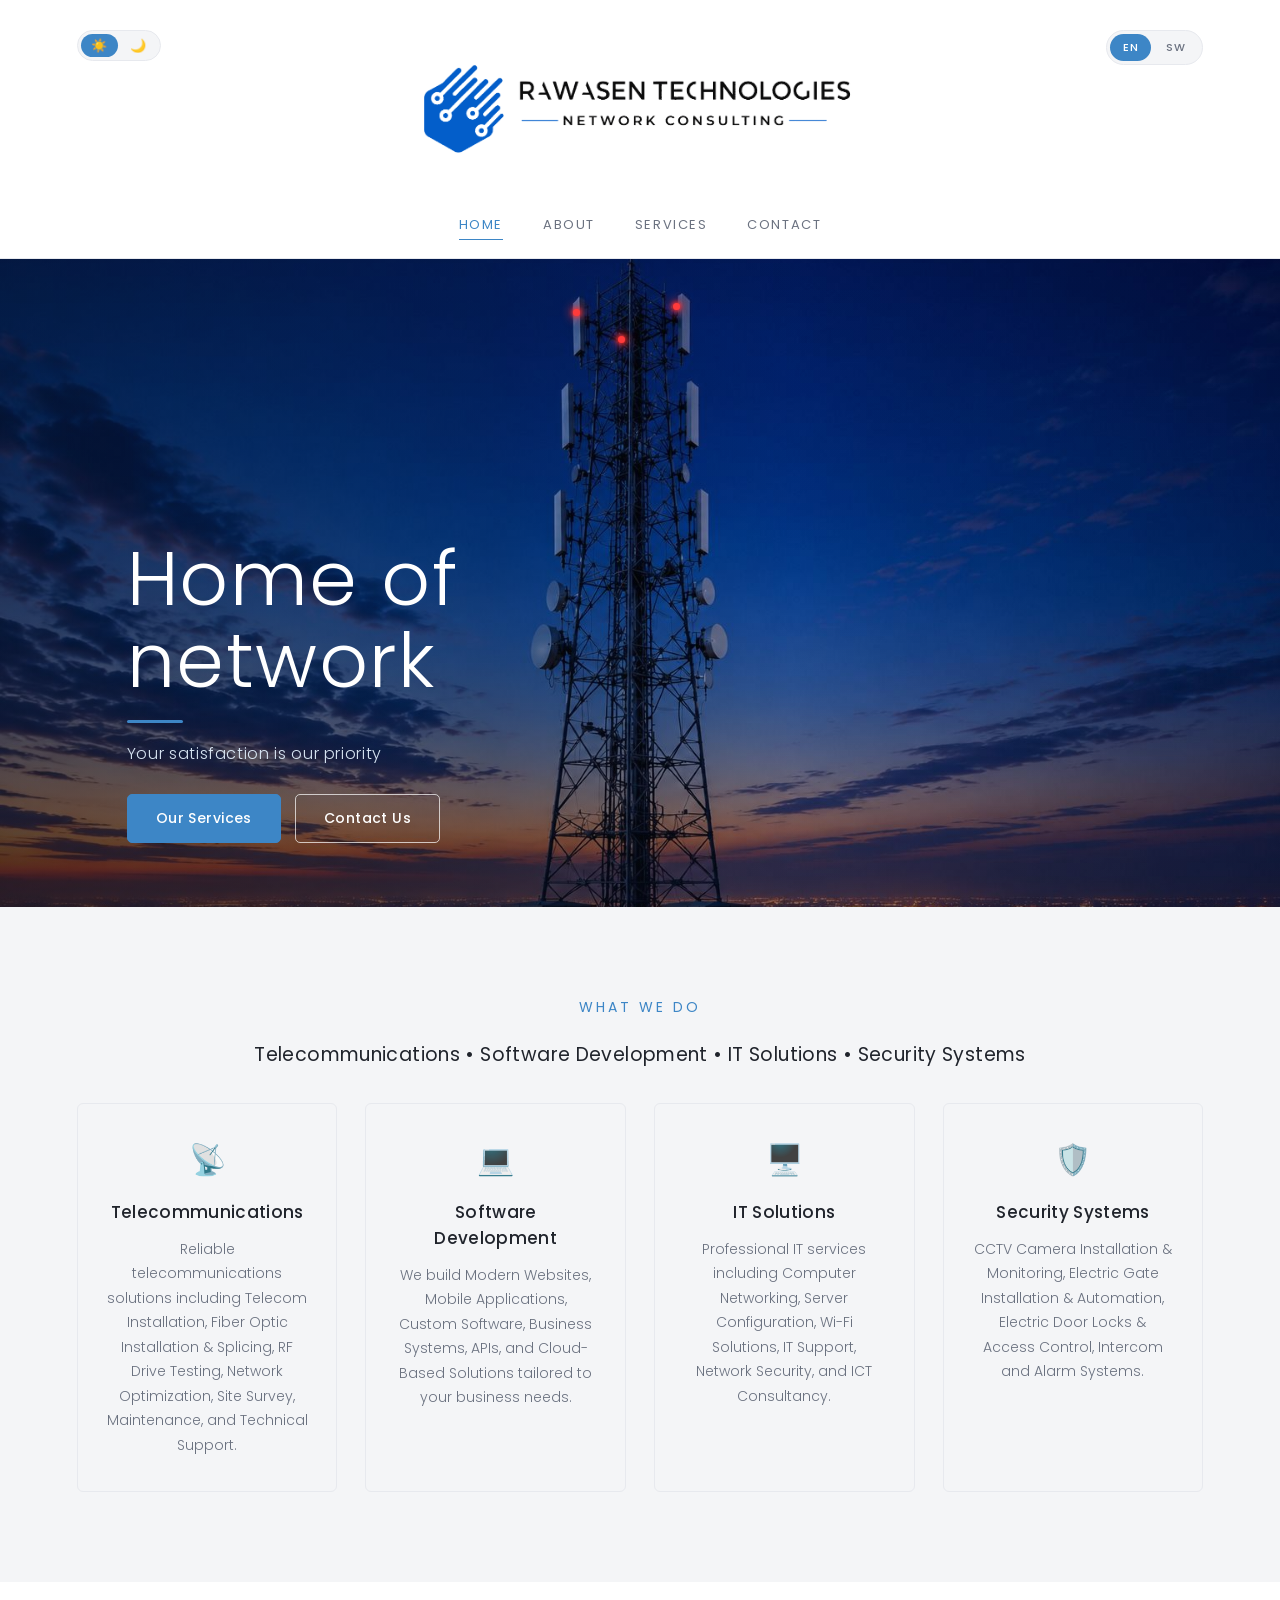
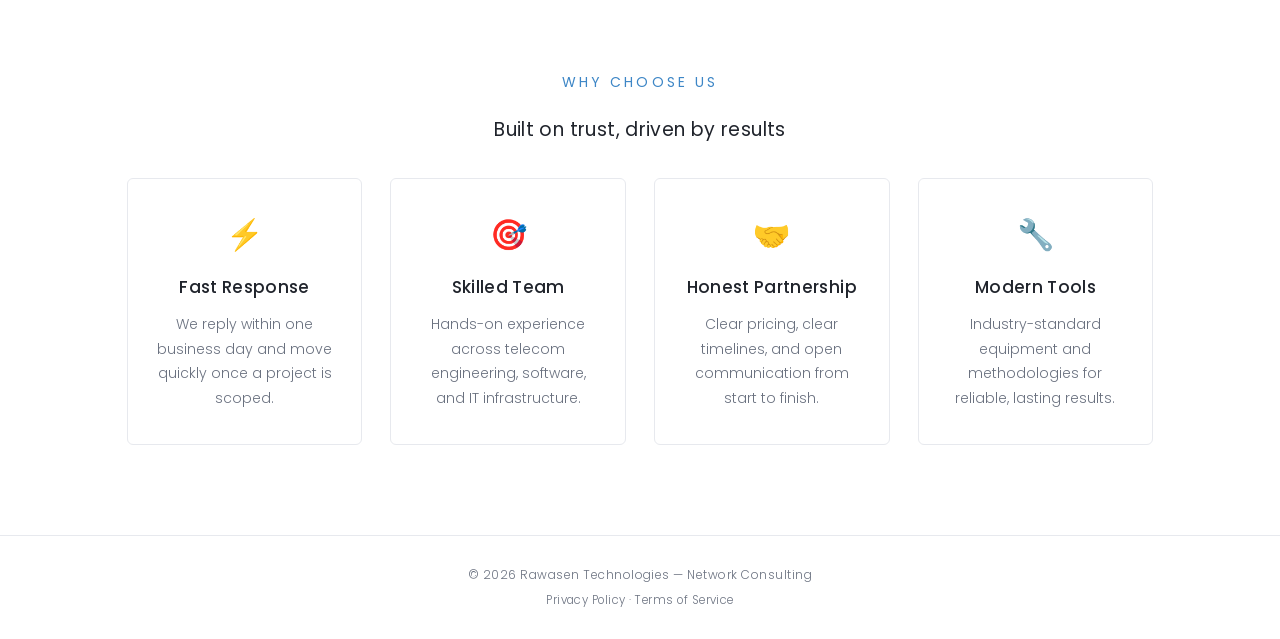
==== index.html @ 64eb6260 "Add files via upload" ====
<!DOCTYPE html>
<html lang="en">
<head>
<meta charset="UTF-8">
<meta name="viewport" content="width=device-width, initial-scale=1.0">
<title>Rawasen Technologies — Network Consulting</title>
<link rel="icon" type="image/png" sizes="32x32" href="favicon-32.png">
<link rel="icon" type="image/png" sizes="16x16" href="favicon-16.png">
<link rel="apple-touch-icon" href="favicon-180.png">
<link rel="stylesheet" href="styles.css">
</head>
<body>

<header class="site">
  <a href="index.html"><img class="logo" id="siteLogo" src="logo.png" data-light-src="logo.png" data-dark-src="logo-dark.png" alt="Rawasen Technologies"></a>
  <div class="theme-toggle" id="themeToggle">
    <button type="button" class="theme-btn active" data-theme-btn="light">☀️</button>
    <button type="button" class="theme-btn" data-theme-btn="dark">🌙</button>
  </div>
  <div class="lang-toggle" id="langToggle">
    <button type="button" class="lang-btn active" data-lang="en">EN</button>
    <button type="button" class="lang-btn" data-lang="sw">SW</button>
  </div>
  <button type="button" class="menu-toggle" id="menuToggle" aria-label="Toggle menu" aria-expanded="false">
    <span></span><span></span><span></span>
  </button>
  <nav class="primary">
    <a href="index.html" aria-current="page" data-sw="Nyumbani">Home</a>
    <a href="about.html" data-sw="Kuhusu">About</a>
    <a href="services.html" data-sw="Huduma">Services</a>
    <a href="contact.html" data-sw="Wasiliana Nasi">Contact</a>
  </nav>
</header>

<section class="hero">
  <span class="beacon beacon-1" aria-hidden="true"></span>
  <span class="beacon beacon-2" aria-hidden="true"></span>
  <span class="beacon beacon-3" aria-hidden="true"></span>
  <div class="hero-inner">
    <h1 data-sw="Nyumbani kwa<br>Mtandao">Home of<br>network</h1>
    <span class="hero-accent"></span>
    <p class="tag" data-sw="Kuridhika kwako ni kipaumbele chetu">Your satisfaction is our priority</p>
    <div class="hero-cta">
      <a href="services.html" class="btn btn-primary" data-sw="Huduma Zetu">Our Services</a>
      <a href="contact.html" class="btn btn-outline" data-sw="Wasiliana Nasi">Contact Us</a>
    </div>
  </div>
</section>

<section class="section panel">
  <div class="section-inner">
    <p class="eyebrow" data-sw="Tunachofanya">What We Do</p>
    <p class="lede" data-sw="Mawasiliano • Uendelezaji wa Programu • Suluhisho za IT • Mifumo ya Ulinzi">Telecommunications • Software Development • IT Solutions • Security Systems</p>
    <div class="grid grid-4">
      <div class="card">
        <div class="num emoji">📡</div>
        <h3 data-sw="Mawasiliano">Telecommunications</h3>
        <p data-sw="Suluhisho za kuaminika za mawasiliano ikiwemo Usanikishaji wa Minara, Usanikishaji na Uunganishaji wa Nyaya za Fiber Optic, Upimaji wa Mtandao (Drive Test), Uboreshaji wa Mtandao, Ukaguzi wa Maeneo, Matengenezo, na Msaada wa Kiufundi.">Reliable telecommunications solutions including Telecom Installation, Fiber Optic Installation &amp; Splicing, RF Drive Testing, Network Optimization, Site Survey, Maintenance, and Technical Support.</p>
      </div>
      <div class="card">
        <div class="num emoji">💻</div>
        <h3 data-sw="Uendelezaji wa Programu">Software Development</h3>
        <p data-sw="Tunatengeneza Tovuti za Kisasa, Programu za Simu, Programu Maalum, Mifumo ya Biashara, APIs, na Suluhisho za Wingu (Cloud) zinazokidhi mahitaji ya biashara yako.">We build Modern Websites, Mobile Applications, Custom Software, Business Systems, APIs, and Cloud-Based Solutions tailored to your business needs.</p>
      </div>
      <div class="card">
        <div class="num emoji">🖥️</div>
        <h3 data-sw="Suluhisho za IT">IT Solutions</h3>
        <p data-sw="Huduma za kitaalamu za IT ikiwemo Uunganishaji wa Mitandao ya Kompyuta, Usanidi wa Seva, Suluhisho za Wi-Fi, Msaada wa IT, Usalama wa Mtandao, na Ushauri wa TEHAMA.">Professional IT services including Computer Networking, Server Configuration, Wi-Fi Solutions, IT Support, Network Security, and ICT Consultancy.</p>
      </div>
      <div class="card">
        <div class="num emoji">🛡️</div>
        <h3 data-sw="Mifumo ya Ulinzi">Security Systems</h3>
        <p data-sw="Usanikishaji na Ufuatiliaji wa Kamera za CCTV, Usanikishaji na Uwekaji Mfumo wa Kiotomatiki wa Malango ya Umeme, Vitasa vya Umeme na Udhibiti wa Uingiaji, Mifumo ya Intercom na Kengele za Tahadhari.">CCTV Camera Installation &amp; Monitoring, Electric Gate Installation &amp; Automation, Electric Door Locks &amp; Access Control, Intercom and Alarm Systems.</p>
      </div>
    </div>
  </div>
</section>

<section class="section">
  <p class="eyebrow" data-sw="Kwa Nini Utuchague">Why Choose Us</p>
  <p class="lede" data-sw="Tumejengwa kwa uaminifu, tunaongozwa na matokeo">Built on trust, driven by results</p>
  <div class="grid grid-4">
    <div class="card">
      <div class="num emoji">⚡</div>
      <h3 data-sw="Mwitikio wa Haraka">Fast Response</h3>
      <p data-sw="Tunajibu ndani ya siku moja ya kazi na kuanza haraka mara mradi unapopangwa.">We reply within one business day and move quickly once a project is scoped.</p>
    </div>
    <div class="card">
      <div class="num emoji">🎯</div>
      <h3 data-sw="Timu Yenye Ujuzi">Skilled Team</h3>
      <p data-sw="Uzoefu wa vitendo katika uhandisi wa mawasiliano, programu, na miundombinu ya IT.">Hands-on experience across telecom engineering, software, and IT infrastructure.</p>
    </div>
    <div class="card">
      <div class="num emoji">🤝</div>
      <h3 data-sw="Ushirikiano wa Uaminifu">Honest Partnership</h3>
      <p data-sw="Bei wazi, muda ulio wazi, na mawasiliano ya wazi kuanzia mwanzo hadi mwisho.">Clear pricing, clear timelines, and open communication from start to finish.</p>
    </div>
    <div class="card">
      <div class="num emoji">🔧</div>
      <h3 data-sw="Vifaa vya Kisasa">Modern Tools</h3>
      <p data-sw="Vifaa na mbinu za kiwango cha kimataifa kwa matokeo ya kuaminika na ya kudumu.">Industry-standard equipment and methodologies for reliable, lasting results.</p>
    </div>
  </div>
</section>

<footer class="site">
  <span data-sw="© 2026 Rawasen Technologies — Ushauri wa Mitandao">© 2026 Rawasen Technologies — Network Consulting</span>
  <span class="footer-links">
    <a href="privacy.html" data-sw="Sera ya Faragha">Privacy Policy</a> · <a href="terms.html" data-sw="Masharti ya Huduma">Terms of Service</a>
  </span>
</footer>

<script src="menu.js"></script>
<script src="theme.js"></script>
<script src="lang.js"></script>
</body>
</html>
---- styles.css ----
/* Rawasen Technologies — shared styles */
@import url('https://fonts.googleapis.com/css2?family=Poppins:wght@300;400;500;600&display=swap');

:root{
  --white:#ffffff;
  --ink:#20242c;
  --muted:#6b7280;
  --blue:#3D86C6;
  --blue-deep:#0F1E33;
  --blue-mid:#1A3A5C;
  --line:#e7e9ee;
  --panel:#F4F5F7;
  --max:1180px;
}

[data-theme="dark"]{
  --white:#0b0f16;
  --ink:#eef1f6;
  --muted:#93a0b3;
  --blue:#57a2e6;
  --blue-deep:#0b1520;
  --blue-mid:#79b3ea;
  --line:#232b3a;
  --panel:#121822;
}

html{ background:var(--white); transition:background-color .25s; }
body{ transition:background-color .25s, color .25s; }

*{ box-sizing:border-box; }
html{ scroll-behavior:smooth; }
body{
  margin:0;
  font-family:'Poppins', sans-serif;
  font-weight:300;
  color:var(--ink);
  background:var(--white);
  -webkit-font-smoothing:antialiased;
}
img{ max-width:100%; display:block; }
a{ color:inherit; text-decoration:none; }

/* ---- Header ---- */
header.site{
  padding:28px 6vw 0;
  text-align:center;
  border-bottom:1px solid var(--line);
  position:relative;
}

/* ---- Toolbar (theme + language toggles) ---- */
.theme-toggle{
  position:absolute;
  top:30px; left:6vw;
  display:inline-flex;
  gap:2px;
  background:var(--panel);
  border:1px solid var(--line);
  border-radius:20px;
  padding:3px;
  z-index:30;
}
.lang-toggle{
  position:absolute;
  top:30px; right:6vw;
  display:inline-flex;
  gap:2px;
  background:var(--panel);
  border:1px solid var(--line);
  border-radius:20px;
  padding:3px;
  z-index:30;
}
.lang-btn,
.theme-btn{
  border:none;
  background:transparent;
  padding:5px 13px;
  font-size:11px;
  letter-spacing:0.08em;
  font-weight:500;
  color:var(--muted);
  border-radius:16px;
  cursor:pointer;
  font-family:'Poppins', sans-serif;
  transition:background .2s, color .2s;
}
.theme-btn{ font-size:13px; padding:5px 10px; line-height:1; }
.lang-btn.active,
.theme-btn.active{ background:var(--blue); color:#fff; }
@media (max-width:760px){
  .theme-toggle{ top:64px; left:6vw; padding:2px; }
  .theme-btn{ padding:4px 7px; font-size:11px; }
  .lang-toggle{ top:20px; right:56px; padding:2px; }
  .lang-btn{ padding:4px 9px; font-size:10px; }
}
header.site .logo{
  display:inline-block;
  width:clamp(360px, 38vw, 560px);
  margin:0 auto;
}
nav.primary{
  margin-top:18px;
  display:flex;
  justify-content:center;
  gap:40px;
  padding-bottom:18px;
}

/* ---- Hamburger menu (mobile) ---- */
.menu-toggle{
  display:none;
  position:absolute;
  top:26px; right:6vw;
  width:34px; height:30px;
  background:none; border:none; cursor:pointer;
  flex-direction:column; justify-content:space-between;
  padding:4px 2px;
  z-index:20;
}
.menu-toggle span{
  display:block; width:100%; height:2px;
  background:var(--blue);
  border-radius:2px;
  transition:transform .25s, opacity .25s;
}
.menu-toggle.open span:nth-child(1){ transform:translateY(9px) rotate(45deg); }
.menu-toggle.open span:nth-child(2){ opacity:0; }
.menu-toggle.open span:nth-child(3){ transform:translateY(-9px) rotate(-45deg); }

@media (max-width:760px){
  header.site{
    display:flex; align-items:center; justify-content:space-between;
    text-align:left; padding:18px 6vw; position:relative;
  }
  header.site .logo{ width:220px; }
  .menu-toggle{ display:flex; }
  nav.primary{
    display:none;
    position:absolute; top:100%; left:0; right:0;
    flex-direction:column; align-items:flex-start; gap:0;
    background:var(--white);
    border-top:1px solid var(--line);
    border-bottom:1px solid var(--line);
    box-shadow:0 12px 24px rgba(0,0,0,0.08);
    padding:8px 6vw 14px;
    margin-top:0;
  }
  nav.primary.open{ display:flex; }
  nav.primary a{ padding:12px 0; width:100%; border-bottom:1px solid var(--line); }
  nav.primary a:last-child{ border-bottom:none; }
}
nav.primary a{
  font-size:13px;
  letter-spacing:0.12em;
  text-transform:uppercase;
  color:var(--muted);
  font-weight:400;
  transition:color .2s;
  padding-bottom:4px;
  border-bottom:1px solid transparent;
}
nav.primary a:hover,
nav.primary a[aria-current="page"]{
  color:var(--blue);
  border-bottom-color:var(--blue);
}

/* ---- Hero ---- */
.hero{
  position:relative;
  min-height:72vh;
  display:flex;
  align-items:flex-end;
  background:
    linear-gradient(90deg, rgba(6,12,24,0.55) 0%, rgba(6,12,24,0.35) 38%, rgba(6,12,24,0.08) 62%, rgba(6,12,24,0.18) 100%),
    linear-gradient(0deg, rgba(6,12,24,0.32) 0%, rgba(6,12,24,0.02) 45%),
    url('hero-photo.jpg');
  background-size:cover;
  background-position:center;
  overflow:hidden;
}
.hero-inner{
  padding:0 6vw 64px;
  max-width:var(--max);
  margin:0 auto;
  width:100%;
}
.hero h1{
  color:#fff;
  font-size:clamp(40px, 7vw, 76px);
  font-weight:300;
  letter-spacing:0.02em;
  line-height:1.08;
  margin:0 0 18px;
}
.hero p.tag{
  color:#D7E4F2;
  font-size:16px;
  letter-spacing:0.04em;
  margin:0;
}

/* ---- Blinking aviation obstruction light on the tower ---- */
.beacon{
  position:absolute;
  width:7px; height:7px;
  margin:-3.5px 0 0 -3.5px;
  border-radius:50%;
  background:#ff3b3b;
  box-shadow:0 0 4px 1px rgba(255,50,50,0.95), 0 0 10px 4px rgba(255,50,50,0.45);
  animation:beaconBlink 1.6s infinite;
  pointer-events:none;
  z-index:2;
}
.beacon-1{ left:45.07%; top:8.31%; }
.beacon-2{ left:48.59%; top:12.47%; animation-delay:0.4s; }
.beacon-3{ left:52.83%; top:7.29%; animation-delay:0.8s; }
@keyframes beaconBlink{
  0%, 35%{ opacity:1; }
  45%, 85%{ opacity:0.05; }
  95%, 100%{ opacity:1; }
}
.hero-accent{
  display:block;
  width:56px; height:3px;
  background:var(--blue);
  margin:14px 0 18px;
  border-radius:2px;
}
.hero-cta{
  display:flex; gap:14px; margin-top:28px; flex-wrap:wrap;
}
.btn{
  display:inline-block;
  padding:13px 28px;
  border-radius:5px;
  font-size:14px;
  font-weight:500;
  letter-spacing:0.03em;
  text-decoration:none;
  transition:background-color .2s, border-color .2s, color .2s, transform .2s;
}
.btn:hover{ transform:translateY(-2px); }
.btn-primary{
  background:var(--blue);
  color:#fff;
  border:1px solid var(--blue);
}
.btn-primary:hover{ background:var(--blue-mid); border-color:var(--blue-mid); }
.btn-outline{
  background:transparent;
  color:#fff;
  border:1px solid rgba(255,255,255,0.7);
}
.btn-outline:hover{ background:rgba(255,255,255,0.12); border-color:#fff; }

/* ---- Sections ---- */
.section{
  padding:90px 6vw;
  max-width:var(--max);
  margin:0 auto;
}
.section.tight{ padding-top:64px; padding-bottom:64px; }
.section.panel{ background:var(--panel); max-width:none; }
.section.panel > .section-inner{ max-width:var(--max); margin:0 auto; }

.eyebrow{
  text-align:center;
  color:var(--blue);
  font-size:14px;
  letter-spacing:0.22em;
  text-transform:uppercase;
  font-weight:400;
  margin:0 0 22px;
}
.lede{
  text-align:center;
  font-size:19px;
  color:var(--ink);
  font-weight:400;
  letter-spacing:0.02em;
  margin:0 0 34px;
}
.copy{
  max-width:760px;
  margin:0 auto;
  text-align:center;
  color:var(--muted);
  font-size:15px;
  line-height:1.9;
  font-weight:300;
}

.photo-band{
  height:280px;
  background:
    linear-gradient(180deg, rgba(15,30,51,0.15), rgba(15,30,51,0.4)),
    url('about-photo.jpg');
  background-size:cover;
  background-position:center 40%;
}

/* ---- Cards (services) ---- */
.grid{
  display:grid;
  grid-template-columns:repeat(3, 1fr);
  gap:28px;
  margin-top:10px;
}
.grid-5{
  display:flex;
  flex-wrap:wrap;
  justify-content:center;
}
.grid-5 .card{
  flex:0 1 calc(33.333% - 19px);
  min-width:220px;
}
.grid-4{ grid-template-columns:repeat(4, 1fr); }
@media (max-width:900px){
  .grid-4{ grid-template-columns:repeat(2, 1fr); }
}
.card{
  border:1px solid var(--line);
  border-radius:6px;
  padding:34px 28px;
  text-align:center;
  transition:border-color .2s, transform .2s;
}
.card:hover{ border-color:var(--blue); transform:translateY(-3px); }
.card .num{
  font-size:13px;
  letter-spacing:0.18em;
  color:var(--blue);
  margin-bottom:14px;
}
.card .num.emoji{
  font-size:30px;
  letter-spacing:0;
  margin-bottom:16px;
}
.card h3{
  font-size:17px;
  font-weight:500;
  margin:0 0 12px;
  letter-spacing:0.02em;
}
.card p{
  font-size:14px;
  color:var(--muted);
  line-height:1.75;
  margin:0;
  font-weight:300;
}

/* ---- Contact ---- */
.contact-grid{
  display:grid;
  grid-template-columns:1.4fr 1fr;
  gap:60px;
}
.contact-form{
  display:flex;
  flex-direction:column;
  gap:18px;
}
.contact-form label{
  display:flex;
  flex-direction:column;
  gap:8px;
  font-size:13px;
  letter-spacing:0.08em;
  text-transform:uppercase;
  color:var(--muted);
}
.contact-form input,
.contact-form textarea{
  font-family:'Poppins', sans-serif;
  font-weight:300;
  font-size:15px;
  padding:12px 14px;
  border:1px solid var(--line);
  border-radius:4px;
  background:var(--white);
  color:var(--ink);
  resize:vertical;
}
.contact-form input:focus,
.contact-form textarea:focus{
  outline:none;
  border-color:var(--blue);
}
.contact-form button{
  align-self:flex-start;
  margin-top:8px;
  padding:13px 30px;
  background:var(--blue);
  color:#fff;
  border:none;
  border-radius:4px;
  font-family:'Poppins', sans-serif;
  font-size:13px;
  letter-spacing:0.1em;
  text-transform:uppercase;
  cursor:pointer;
  transition:background .2s;
}
.contact-form button:hover{ background:var(--blue-mid); }

.contact-details{
  display:flex;
  flex-direction:column;
  gap:26px;
}
.contact-details .detail .num{
  font-size:12px;
  letter-spacing:0.18em;
  text-transform:uppercase;
  color:var(--blue);
  margin-bottom:6px;
}
.contact-details .detail p{
  margin:0;
  font-size:15px;
  color:var(--ink);
  font-weight:400;
}

@media (max-width:760px){
  .contact-grid{ grid-template-columns:1fr; gap:40px; }
}

/* ---- Footer ---- */
footer.site{
  border-top:1px solid var(--line);
  padding:30px 6vw;
  text-align:center;
  font-size:12px;
  color:var(--muted);
  letter-spacing:0.04em;
}
footer.site .footer-links{
  display:block;
  margin-top:8px;
  font-size:11.5px;
}
footer.site .footer-links a{
  color:var(--muted);
  text-decoration:none;
  transition:color .2s;
}
footer.site .footer-links a:hover{ color:var(--blue); }

/* ---- Map band (Contact page) ---- */
.map-band{
  width:100%;
  height:360px;
  border-top:1px solid var(--line);
}
.map-band iframe{ display:block; width:100%; height:100%; filter:grayscale(0.15) contrast(1.02); }

/* ---- Legal pages (Privacy / Terms) ---- */
.legal-copy{ max-width:760px; margin:0 auto; }
.legal-copy h3{
  font-size:16px; font-weight:500; color:var(--ink);
  margin:34px 0 10px;
}
.legal-copy h3:first-child{ margin-top:0; }
.legal-copy p{
  font-size:14.5px; color:var(--muted); line-height:1.85; font-weight:300;
  margin:0;
}
.legal-copy a{ color:var(--blue); }

@media (max-width:760px){
  nav.primary{ gap:24px; }
  .grid{ grid-template-columns:1fr; }
  .section{ padding:64px 6vw; }
  .hero{
    min-height:100vh;
    background-image:
      linear-gradient(90deg, rgba(6,12,24,0.55) 0%, rgba(6,12,24,0.35) 38%, rgba(6,12,24,0.08) 62%, rgba(6,12,24,0.18) 100%),
      linear-gradient(0deg, rgba(6,12,24,0.32) 0%, rgba(6,12,24,0.02) 45%),
      url('hero-photo-mobile.jpg');
    background-position:center;
    background-size:cover;
  }
  .beacon{
    display:block;
    left:50.64%; top:12.5%;
    animation-delay:0s;
  }
  .beacon-2, .beacon-3{ display:none; }
}

/* ---- Clickable expertise cards ---- */
.card-clickable{ cursor:pointer; position:relative; padding-bottom:44px; }
.card-clickable .card-more{
  position:absolute; left:28px; bottom:20px;
  font-size:12px; letter-spacing:0.06em; color:var(--blue); font-weight:500;
}
.card-clickable:hover{ border-color:var(--blue); box-shadow:0 8px 24px rgba(61,134,198,0.12); }

/* ---- Modal ---- */
.modal-overlay{
  position:fixed; inset:0; background:rgba(10,16,28,0.6);
  display:none; align-items:flex-start; justify-content:center;
  padding:6vh 20px; overflow-y:auto; z-index:999;
}
.modal-overlay.open{ display:flex; }
.modal-box{
  display:none;
  background:var(--white); border-radius:10px;
  max-width:640px; width:100%;
  padding:44px 40px 40px;
  position:relative;
  box-shadow:0 20px 60px rgba(0,0,0,0.3);
}
.modal-box.active{ display:block; }
.modal-close{
  position:absolute; top:16px; right:18px;
  background:none; border:none; font-size:26px; line-height:1;
  color:var(--muted); cursor:pointer;
}
.modal-close:hover{ color:var(--blue); }
.modal-icon{ font-size:34px; margin:0 0 10px; }
.modal-box h3{
  font-size:22px; font-weight:500; margin:0 0 18px; letter-spacing:0.01em;
}
.modal-copy{
  font-size:14px; color:var(--muted); line-height:1.8; font-weight:300;
  margin:0 0 14px;
}
.modal-box h4{
  font-size:13px; letter-spacing:0.12em; text-transform:uppercase;
  color:var(--blue); font-weight:500; margin:26px 0 14px;
}
.modal-list{
  list-style:none; padding:0; margin:0;
  display:grid; grid-template-columns:1fr 1fr; gap:10px 20px;
}
.modal-list li{
  font-size:14px; color:var(--ink); padding-left:16px; position:relative;
}
.modal-list li::before{
  content:'✓'; position:absolute; left:0; color:var(--blue); font-weight:700;
}
@media (max-width:600px){
  .modal-list{ grid-template-columns:1fr; }
  .modal-box{ padding:38px 22px 30px; }
}

/* ---- Standalone check list (Why Choose section) ---- */
.check-grid{
  max-width:760px;
  margin:0 auto;
  grid-template-columns:1fr 1fr;
}
.check-grid li{ font-size:15px; padding-left:22px; }
@media (max-width:600px){
  .check-grid{ grid-template-columns:1fr; }
}

/* ---- Service blocks (Services page) ---- */
.service-block{
  padding:70px 6vw;
  border-bottom:1px solid var(--line);
}
.service-block.alt{ background:var(--panel); }
.service-block-inner{ max-width:var(--max); margin:0 auto; }
.service-head{
  display:flex; align-items:center; gap:16px;
  margin-bottom:18px;
}
.service-icon{ font-size:34px; line-height:1; }
.service-head h2{
  font-size:26px; font-weight:400; letter-spacing:0.01em; margin:0;
  color:var(--ink);
}
.service-intro{
  font-size:15px; color:var(--muted); font-weight:300; line-height:1.8;
  max-width:720px; margin:0 0 28px;
}
.service-list{
  list-style:none; margin:0; padding:0;
  display:grid; grid-template-columns:1fr 1fr; gap:12px 32px;
}
.service-list li{
  position:relative; padding-left:22px;
  font-size:14.5px; color:var(--ink); font-weight:400; line-height:1.5;
}
.service-list li::before{
  content:''; position:absolute; left:0; top:7px;
  width:8px; height:8px; border-radius:50%;
  background:var(--blue);
}
@media (max-width:760px){
  .service-list{ grid-template-columns:1fr; }
  .service-head h2{ font-size:21px; }
  .service-block{ padding:50px 6vw; }
}
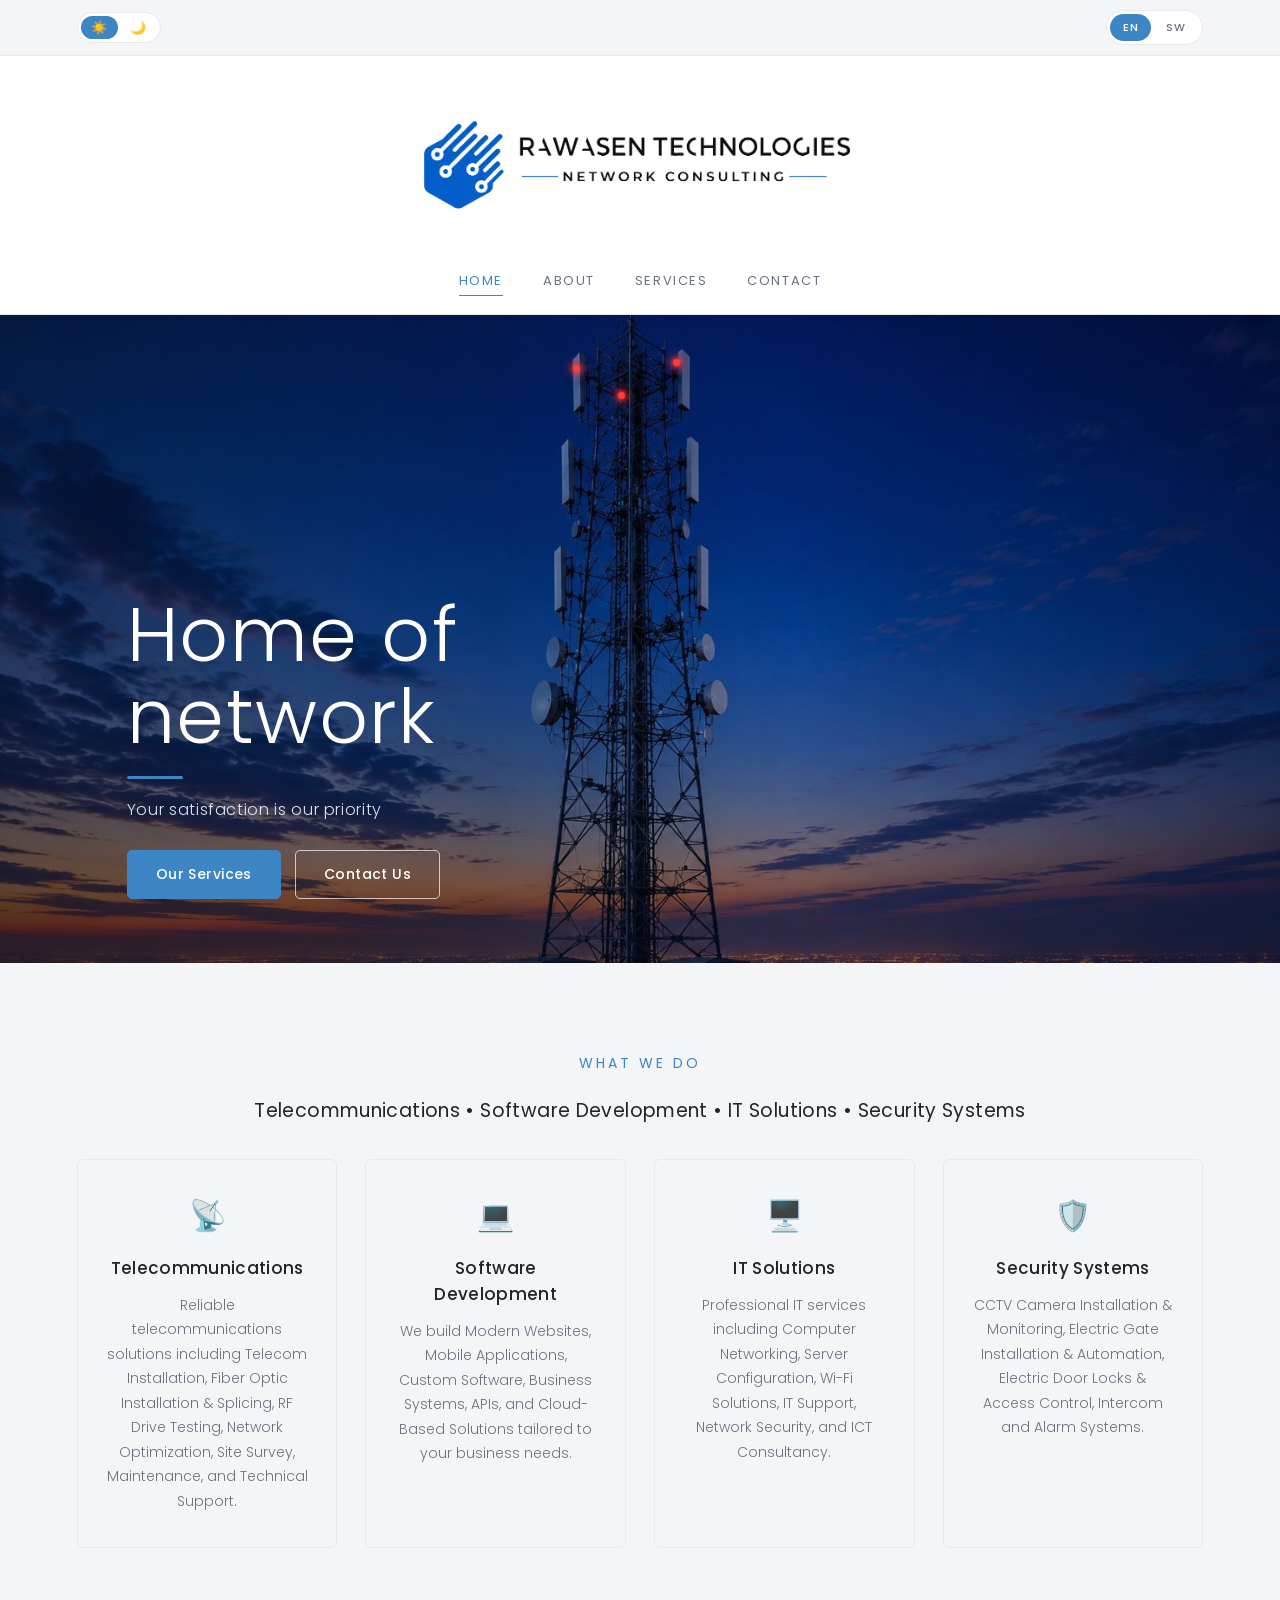
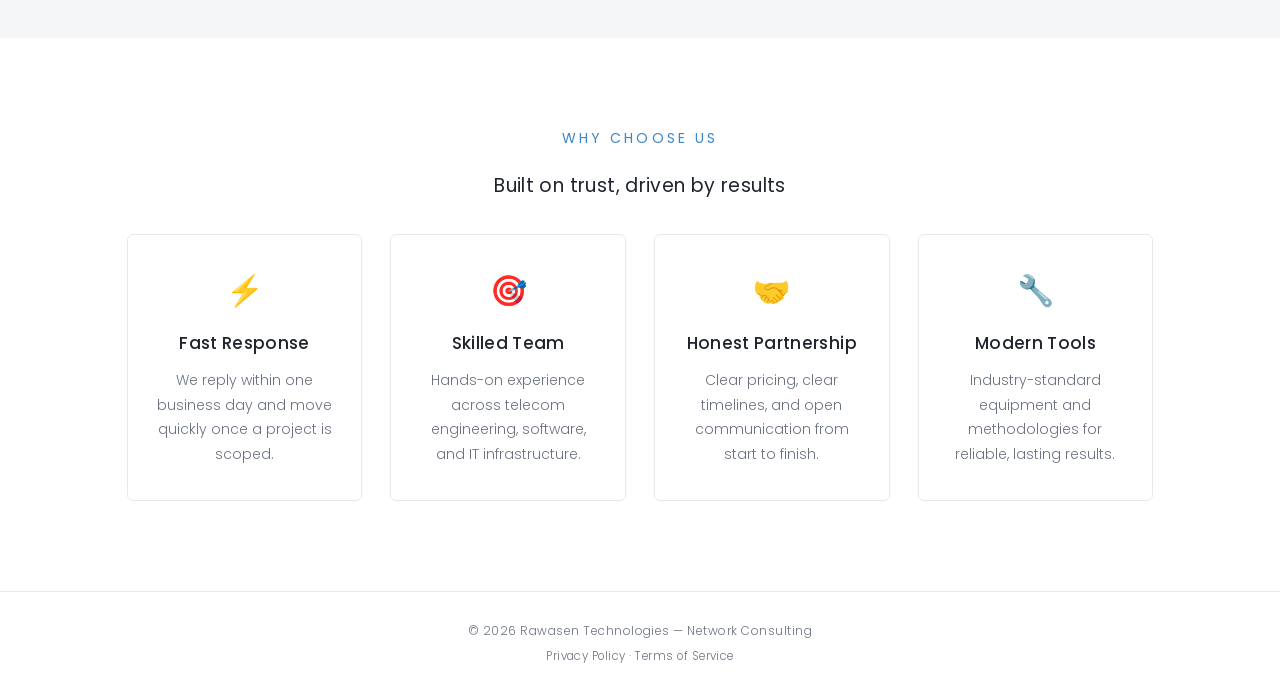
==== commit 34b54ee0: "Add files via upload" ====
--- a/index.html
+++ b/index.html
@@ -11,8 +11,7 @@
 </head>
 <body>
 
-<header class="site">
-  <a href="index.html"><img class="logo" id="siteLogo" src="logo.png" data-light-src="logo.png" data-dark-src="logo-dark.png" alt="Rawasen Technologies"></a>
+<div class="top-bar">
   <div class="theme-toggle" id="themeToggle">
     <button type="button" class="theme-btn active" data-theme-btn="light">☀️</button>
     <button type="button" class="theme-btn" data-theme-btn="dark">🌙</button>
@@ -21,6 +20,10 @@
     <button type="button" class="lang-btn active" data-lang="en">EN</button>
     <button type="button" class="lang-btn" data-lang="sw">SW</button>
   </div>
+</div>
+
+<header class="site">
+  <a href="index.html"><img class="logo" id="siteLogo" src="logo.png" data-light-src="logo.png" data-dark-src="logo-dark.png" alt="Rawasen Technologies"></a>
   <button type="button" class="menu-toggle" id="menuToggle" aria-label="Toggle menu" aria-expanded="false">
     <span></span><span></span><span></span>
   </button>
--- a/styles.css
+++ b/styles.css
@@ -48,28 +48,23 @@
   position:relative;
 }
 
-/* ---- Toolbar (theme + language toggles) ---- */
-.theme-toggle{
-  position:absolute;
-  top:30px; left:6vw;
+/* ---- Top utility bar (theme + language toggles) ---- */
+.top-bar{
+  display:flex;
+  justify-content:space-between;
+  align-items:center;
+  padding:10px 6vw;
+  background:var(--panel);
+  border-bottom:1px solid var(--line);
+}
+.theme-toggle,
+.lang-toggle{
   display:inline-flex;
   gap:2px;
-  background:var(--panel);
+  background:var(--white);
   border:1px solid var(--line);
   border-radius:20px;
   padding:3px;
-  z-index:30;
-}
-.lang-toggle{
-  position:absolute;
-  top:30px; right:6vw;
-  display:inline-flex;
-  gap:2px;
-  background:var(--panel);
-  border:1px solid var(--line);
-  border-radius:20px;
-  padding:3px;
-  z-index:30;
 }
 .lang-btn,
 .theme-btn{
@@ -89,9 +84,8 @@
 .lang-btn.active,
 .theme-btn.active{ background:var(--blue); color:#fff; }
 @media (max-width:760px){
-  .theme-toggle{ top:64px; left:6vw; padding:2px; }
+  .top-bar{ padding:8px 6vw; }
   .theme-btn{ padding:4px 7px; font-size:11px; }
-  .lang-toggle{ top:20px; right:56px; padding:2px; }
   .lang-btn{ padding:4px 9px; font-size:10px; }
 }
 header.site .logo{
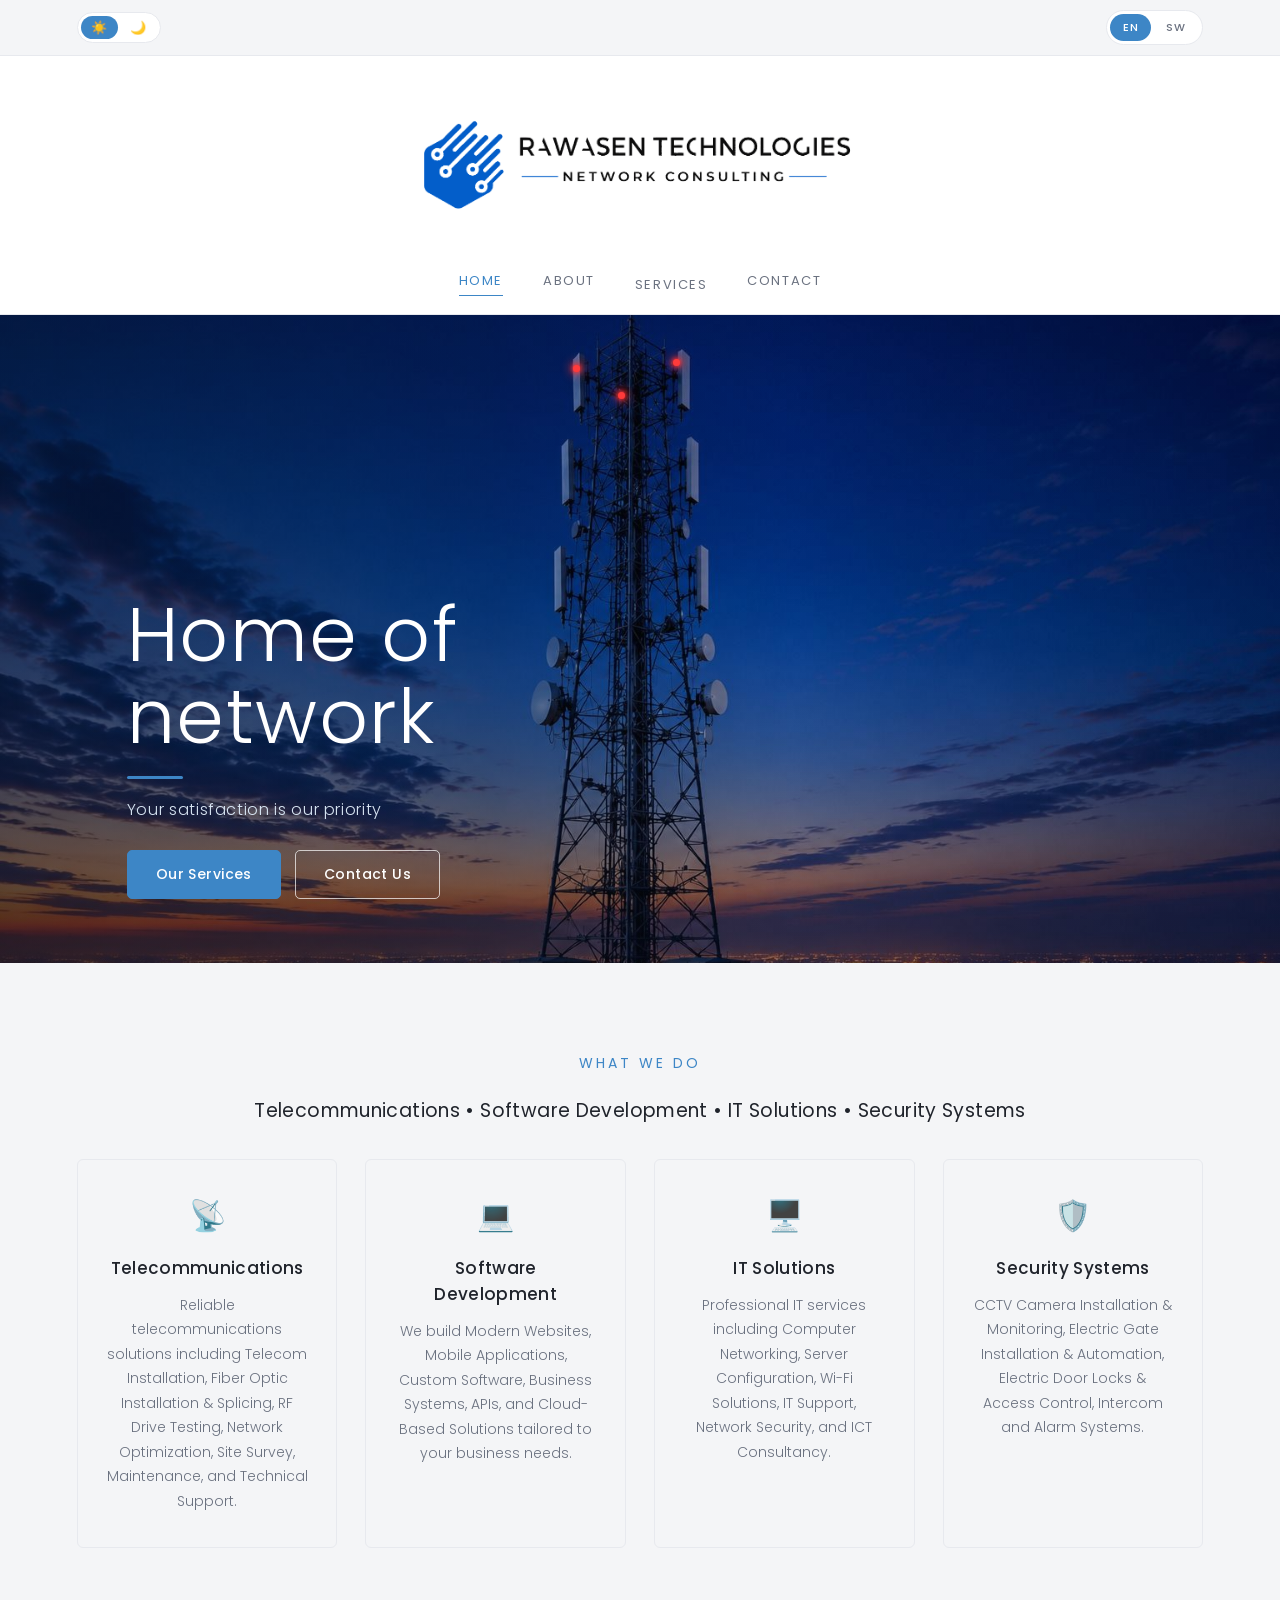
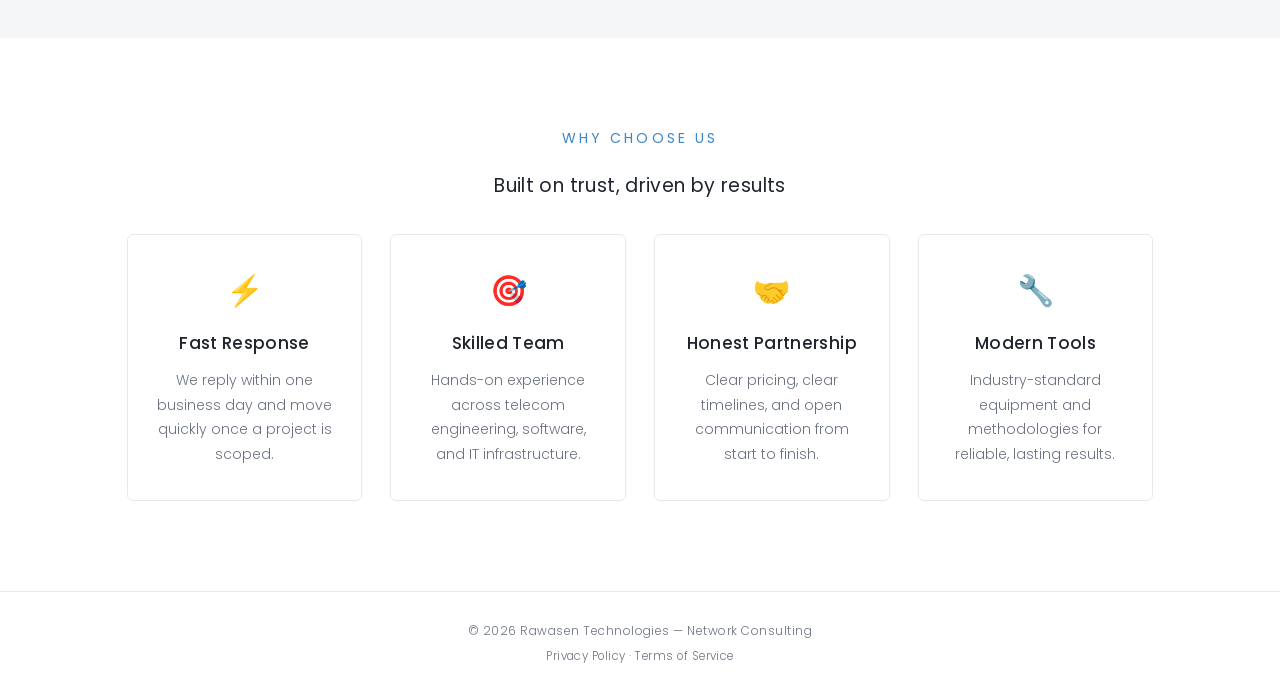
==== commit 3ccffe42: "Add files via upload" ====
--- a/index.html
+++ b/index.html
@@ -30,7 +30,18 @@
   <nav class="primary">
     <a href="index.html" aria-current="page" data-sw="Nyumbani">Home</a>
     <a href="about.html" data-sw="Kuhusu">About</a>
-    <a href="services.html" data-sw="Huduma">Services</a>
+    <div class="nav-item">
+      <div class="nav-item-row">
+        <a href="services.html" data-sw="Huduma">Services</a>
+        <button type="button" class="submenu-toggle" aria-label="Toggle services submenu" aria-expanded="false">▾</button>
+      </div>
+      <div class="submenu">
+        <a href="services.html#telecom" data-sw="📡 Mawasiliano">📡 Telecommunications</a>
+        <a href="services.html#software" data-sw="💻 Uendelezaji wa Programu">💻 Software Development</a>
+        <a href="services.html#it" data-sw="🖥️ Suluhisho za IT">🖥️ IT Solutions</a>
+        <a href="services.html#security" data-sw="🛡️ Mifumo ya Ulinzi">🛡️ Security Systems</a>
+      </div>
+    </div>
     <a href="contact.html" data-sw="Wasiliana Nasi">Contact</a>
   </nav>
 </header>
--- a/styles.css
+++ b/styles.css
@@ -105,11 +105,12 @@
 .menu-toggle{
   display:none;
   position:absolute;
-  top:26px; right:6vw;
-  width:34px; height:30px;
+  top:50%; right:6vw;
+  transform:translateY(-50%);
+  width:22px; height:16px;
   background:none; border:none; cursor:pointer;
   flex-direction:column; justify-content:space-between;
-  padding:4px 2px;
+  padding:0;
   z-index:20;
 }
 .menu-toggle span{
@@ -118,9 +119,9 @@
   border-radius:2px;
   transition:transform .25s, opacity .25s;
 }
-.menu-toggle.open span:nth-child(1){ transform:translateY(9px) rotate(45deg); }
+.menu-toggle.open span:nth-child(1){ transform:translateY(7px) rotate(45deg); }
 .menu-toggle.open span:nth-child(2){ opacity:0; }
-.menu-toggle.open span:nth-child(3){ transform:translateY(-9px) rotate(-45deg); }
+.menu-toggle.open span:nth-child(3){ transform:translateY(-7px) rotate(-45deg); }
 
 @media (max-width:760px){
   header.site{
@@ -143,6 +144,52 @@
   nav.primary.open{ display:flex; }
   nav.primary a{ padding:12px 0; width:100%; border-bottom:1px solid var(--line); }
   nav.primary a:last-child{ border-bottom:none; }
+
+  /* Services submenu (mobile only) */
+  nav.primary .nav-item{
+    width:100%;
+    border-bottom:1px solid var(--line);
+  }
+  nav.primary .nav-item-row{
+    display:flex;
+    align-items:center;
+    justify-content:space-between;
+  }
+  nav.primary .nav-item-row a{
+    border-bottom:none;
+    flex:1;
+  }
+  .submenu-toggle{
+    background:none;
+    border:none;
+    color:var(--muted);
+    font-size:14px;
+    padding:12px 4px;
+    cursor:pointer;
+    transition:transform .25s, color .2s;
+  }
+  .submenu-toggle.open{
+    transform:rotate(180deg);
+    color:var(--blue);
+  }
+  .submenu{
+    display:none;
+    flex-direction:column;
+    padding:0 0 10px 14px;
+  }
+  .submenu.open{ display:flex; }
+  .submenu a{
+    padding:9px 0 !important;
+    border-bottom:none !important;
+    font-size:12px !important;
+    letter-spacing:0.06em !important;
+    color:var(--muted);
+  }
+  .submenu a:hover{ color:var(--blue); }
+}
+@media (min-width:761px){
+  .submenu-toggle{ display:none; }
+  .submenu{ display:none !important; }
 }
 nav.primary a{
   font-size:13px;
@@ -560,6 +607,7 @@
 .service-block{
   padding:70px 6vw;
   border-bottom:1px solid var(--line);
+  scroll-margin-top:20px;
 }
 .service-block.alt{ background:var(--panel); }
 .service-block-inner{ max-width:var(--max); margin:0 auto; }
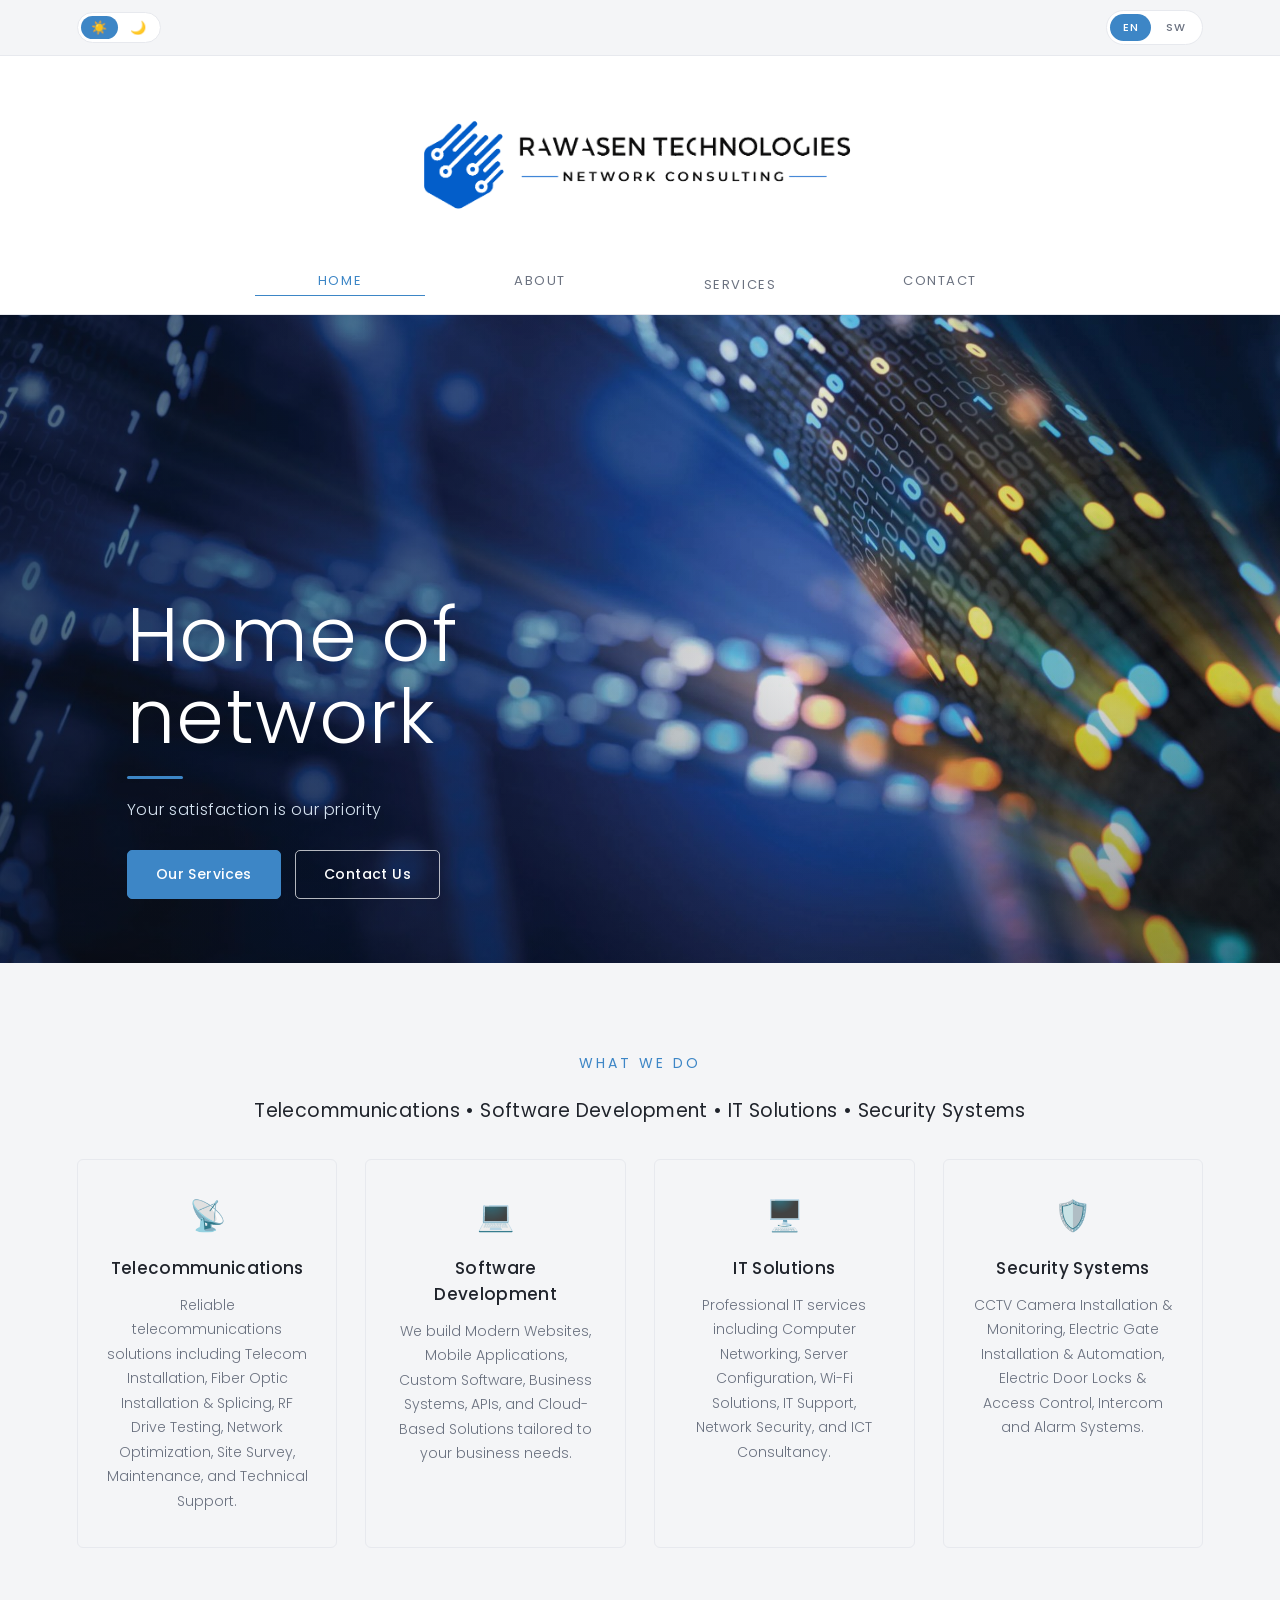
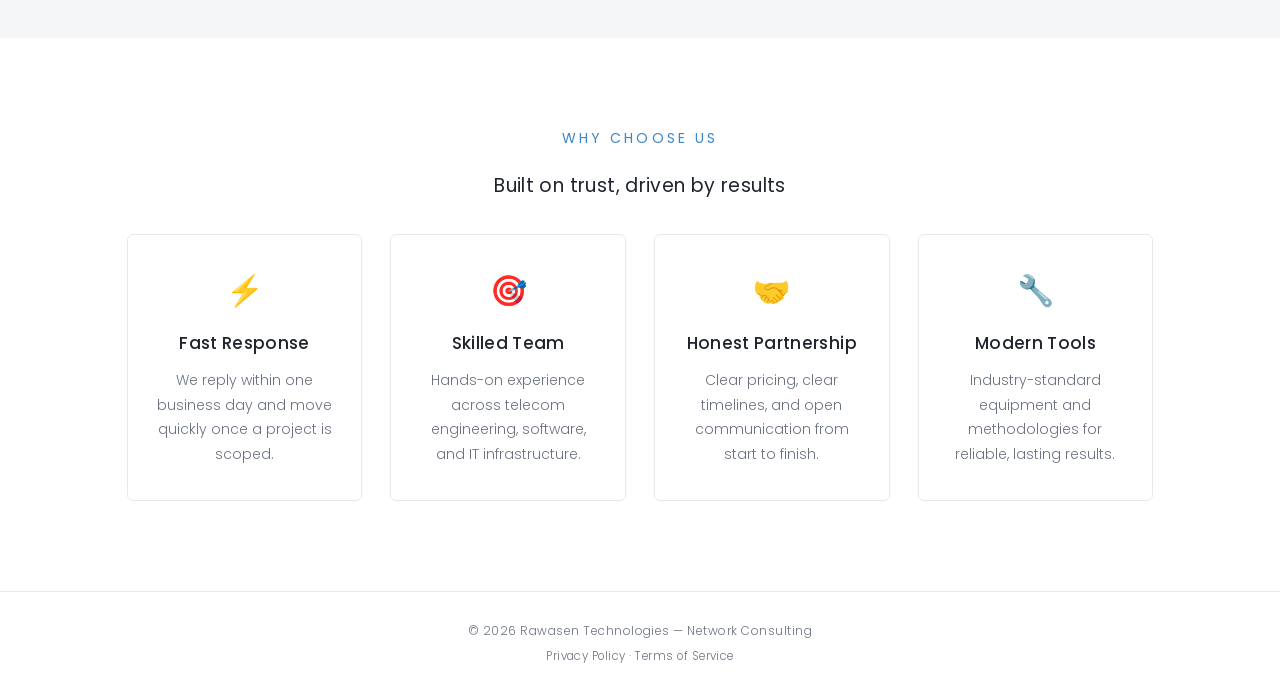
==== commit 232f079f: "Update index.html" ====
--- a/index.html
+++ b/index.html
@@ -24,9 +24,6 @@
 
 <header class="site">
   <a href="index.html"><img class="logo" id="siteLogo" src="logo.png" data-light-src="logo.png" data-dark-src="logo-dark.png" alt="Rawasen Technologies"></a>
-  <button type="button" class="menu-toggle" id="menuToggle" aria-label="Toggle menu" aria-expanded="false">
-    <span></span><span></span><span></span>
-  </button>
   <nav class="primary">
     <a href="index.html" aria-current="page" data-sw="Nyumbani">Home</a>
     <a href="about.html" data-sw="Kuhusu">About</a>
@@ -47,9 +44,6 @@
 </header>
 
 <section class="hero">
-  <span class="beacon beacon-1" aria-hidden="true"></span>
-  <span class="beacon beacon-2" aria-hidden="true"></span>
-  <span class="beacon beacon-3" aria-hidden="true"></span>
   <div class="hero-inner">
     <h1 data-sw="Nyumbani kwa<br>Mtandao">Home of<br>network</h1>
     <span class="hero-accent"></span>
--- a/styles.css
+++ b/styles.css
@@ -95,95 +95,76 @@
 }
 nav.primary{
   margin-top:18px;
-  display:flex;
+  display:grid;
+  grid-template-columns: repeat(4, 170px);
   justify-content:center;
-  gap:40px;
+  column-gap:30px;
   padding-bottom:18px;
-}
-
-/* ---- Hamburger menu (mobile) ---- */
-.menu-toggle{
-  display:none;
-  position:absolute;
-  top:50%; right:6vw;
-  transform:translateY(-50%);
-  width:22px; height:16px;
-  background:none; border:none; cursor:pointer;
-  flex-direction:column; justify-content:space-between;
-  padding:0;
-  z-index:20;
-}
-.menu-toggle span{
-  display:block; width:100%; height:2px;
-  background:var(--blue);
-  border-radius:2px;
-  transition:transform .25s, opacity .25s;
-}
-.menu-toggle.open span:nth-child(1){ transform:translateY(7px) rotate(45deg); }
-.menu-toggle.open span:nth-child(2){ opacity:0; }
-.menu-toggle.open span:nth-child(3){ transform:translateY(-7px) rotate(-45deg); }
+  text-align:center;
+}
+nav.primary .nav-item{ display:block; }
+nav.primary .nav-item-row{ display:block; }
 
 @media (max-width:760px){
   header.site{
-    display:flex; align-items:center; justify-content:space-between;
-    text-align:left; padding:18px 6vw; position:relative;
-  }
-  header.site .logo{ width:220px; }
-  .menu-toggle{ display:flex; }
+    display:flex; flex-direction:column; align-items:center;
+    text-align:center; padding:20px 5vw 0; position:relative;
+  }
+  header.site .logo{ width:190px; margin-bottom:2px; }
+
   nav.primary{
-    display:none;
-    position:absolute; top:100%; left:0; right:0;
-    flex-direction:column; align-items:flex-start; gap:0;
-    background:var(--white);
-    border-top:1px solid var(--line);
-    border-bottom:1px solid var(--line);
-    box-shadow:0 12px 24px rgba(0,0,0,0.08);
-    padding:8px 6vw 14px;
-    margin-top:0;
-  }
-  nav.primary.open{ display:flex; }
-  nav.primary a{ padding:12px 0; width:100%; border-bottom:1px solid var(--line); }
-  nav.primary a:last-child{ border-bottom:none; }
-
-  /* Services submenu (mobile only) */
-  nav.primary .nav-item{
-    width:100%;
-    border-bottom:1px solid var(--line);
-  }
+    display:flex;
+    flex-wrap:wrap;
+    justify-content:center;
+    align-items:center;
+    gap:8px 20px;
+    padding:14px 4vw 18px;
+    margin-top:2px;
+  }
+  nav.primary a{
+    padding:4px 0;
+    width:auto;
+    border-bottom:1px solid transparent;
+    font-size:11.5px;
+  }
+
+  /* Services item + tap-open dropdown (mobile) */
+  nav.primary .nav-item{ position:relative; }
   nav.primary .nav-item-row{
-    display:flex;
-    align-items:center;
-    justify-content:space-between;
-  }
-  nav.primary .nav-item-row a{
-    border-bottom:none;
-    flex:1;
-  }
+    display:flex; align-items:center; gap:3px;
+  }
+  nav.primary .nav-item-row a{ border-bottom:1px solid transparent; }
   .submenu-toggle{
-    background:none;
-    border:none;
-    color:var(--muted);
-    font-size:14px;
-    padding:12px 4px;
-    cursor:pointer;
+    background:none; border:none; color:var(--muted);
+    font-size:9px; padding:4px 2px; cursor:pointer;
+    line-height:1;
     transition:transform .25s, color .2s;
   }
-  .submenu-toggle.open{
-    transform:rotate(180deg);
-    color:var(--blue);
-  }
+  .submenu-toggle.open{ transform:rotate(180deg); color:var(--blue); }
   .submenu{
     display:none;
+    position:absolute; top:100%; left:50%;
+    transform:translateX(-50%);
     flex-direction:column;
-    padding:0 0 10px 14px;
+    background:var(--white);
+    border:1px solid var(--line);
+    border-radius:8px;
+    box-shadow:0 14px 30px rgba(0,0,0,0.16);
+    padding:8px 16px;
+    margin-top:10px;
+    min-width:215px;
+    z-index:30;
+    gap:2px;
   }
   .submenu.open{ display:flex; }
   .submenu a{
-    padding:9px 0 !important;
+    padding:8px 2px !important;
     border-bottom:none !important;
-    font-size:12px !important;
-    letter-spacing:0.06em !important;
+    font-size:11.5px !important;
+    letter-spacing:0.05em !important;
     color:var(--muted);
+    text-align:left;
+    white-space:nowrap;
   }
   .submenu a:hover{ color:var(--blue); }
 }
@@ -515,7 +496,6 @@
 .legal-copy a{ color:var(--blue); }
 
 @media (max-width:760px){
-  nav.primary{ gap:24px; }
   .grid{ grid-template-columns:1fr; }
   .section{ padding:64px 6vw; }
   .hero{
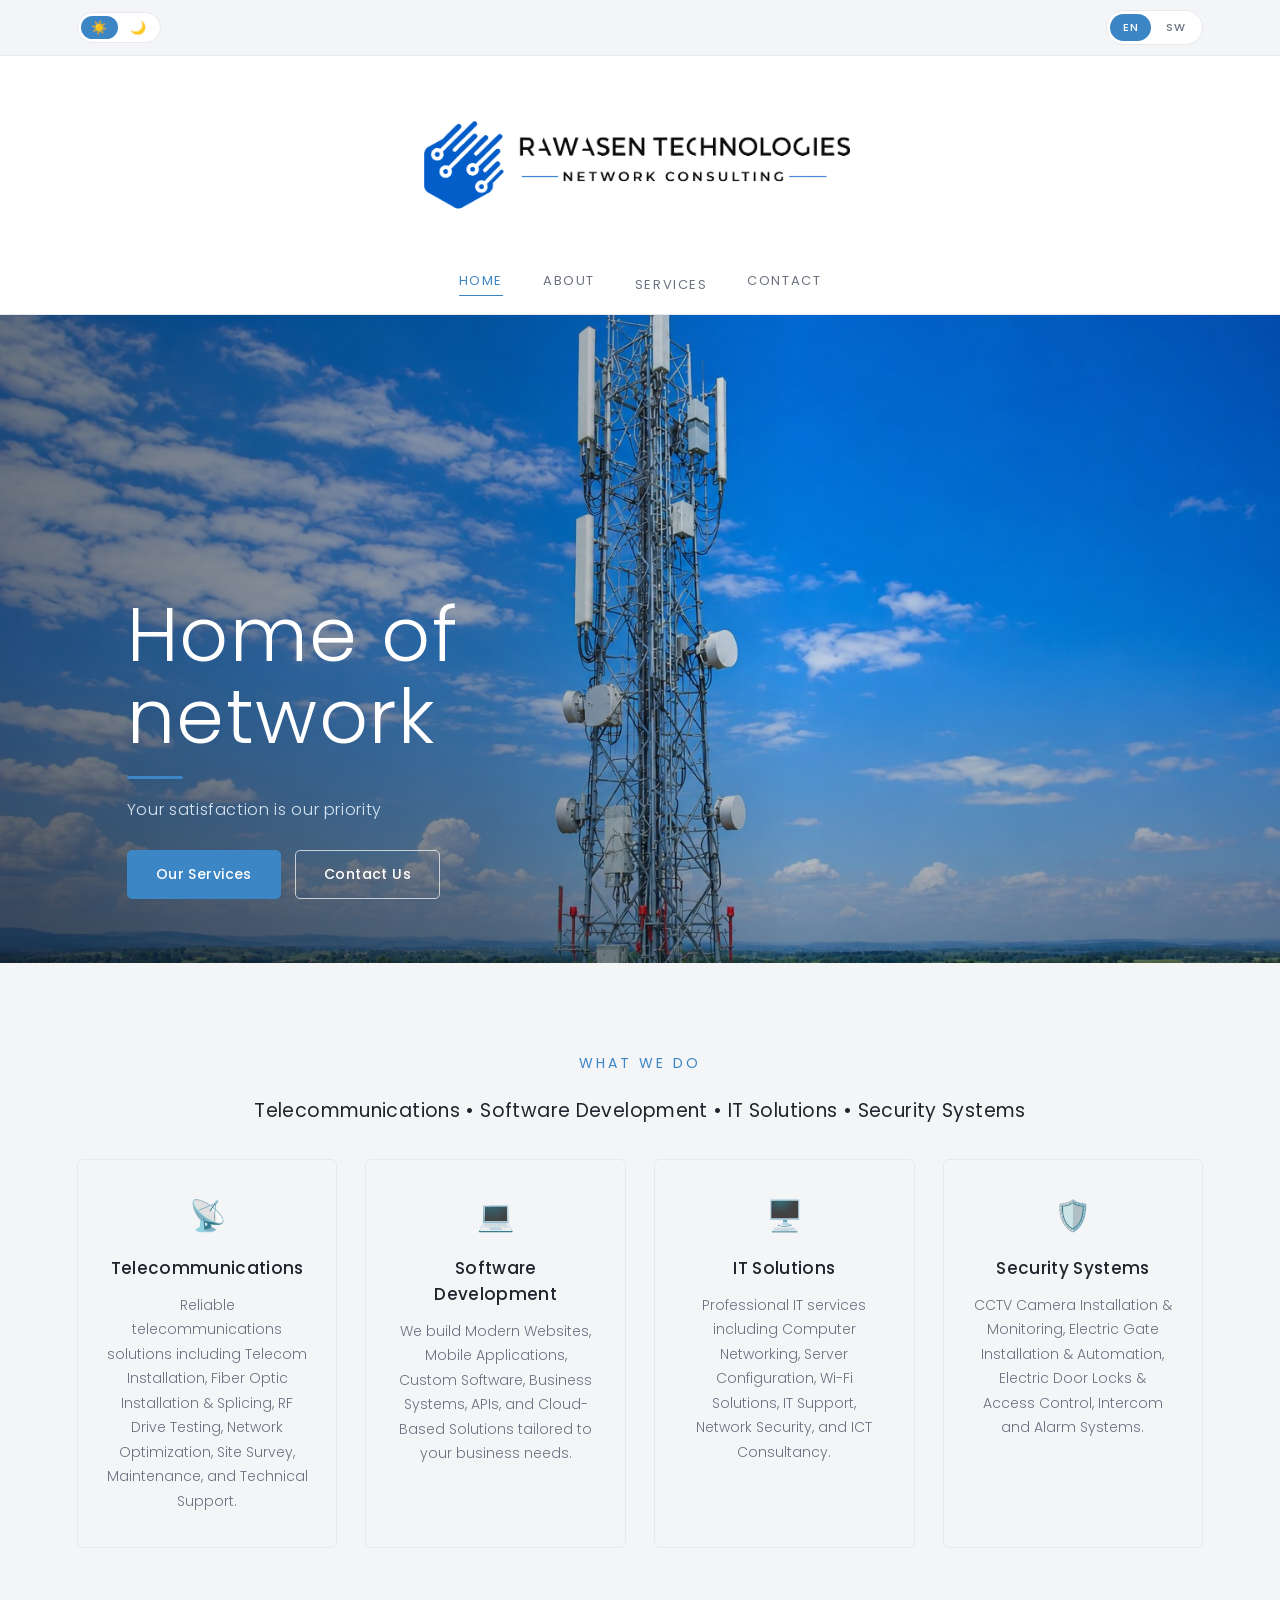
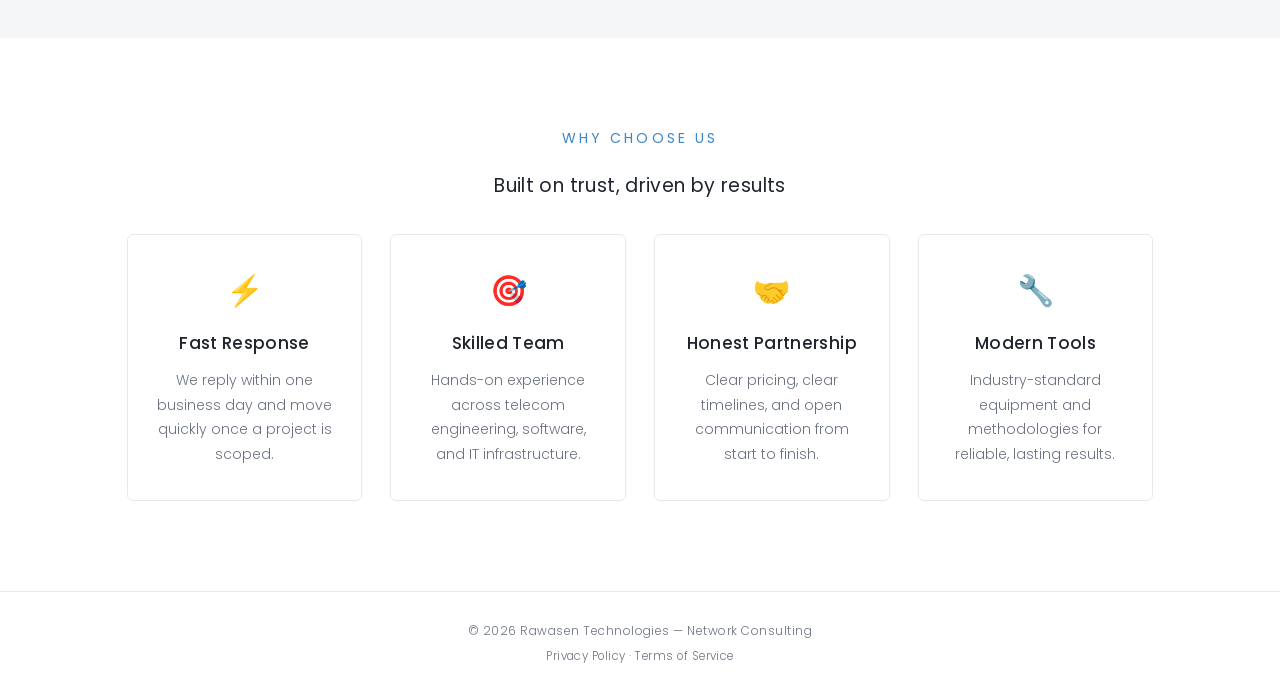
==== commit 3e00d7d4: "Add files via upload" ====
--- a/index.html
+++ b/index.html
@@ -44,6 +44,7 @@
 </header>
 
 <section class="hero">
+  <span class="beacon" id="towerBeacon" aria-hidden="true"></span>
   <div class="hero-inner">
     <h1 data-sw="Nyumbani kwa<br>Mtandao">Home of<br>network</h1>
     <span class="hero-accent"></span>
@@ -121,5 +122,49 @@
 <script src="menu.js"></script>
 <script src="theme.js"></script>
 <script src="lang.js"></script>
+<script>
+(function(){
+  var hero = document.querySelector('.hero');
+  var dot = document.getElementById('towerBeacon');
+  if(!hero || !dot) return;
+
+  // Tip of the tower's own light in each source photo (all ~1536x1024
+  // desktop; mobile crops share the same tip position after cropping).
+  var TIP = {
+    desktop: {
+      light: { imgW: 1536, imgH: 1024, x: 789, y: 75 },
+      dark:  { imgW: 1536, imgH: 1024, x: 782, y: 79 }
+    },
+    mobile: {
+      light: { imgW: 665, imgH: 1024, x: 332, y: 75 },
+      dark:  { imgW: 665, imgH: 1024, x: 325, y: 79 }
+    }
+  };
+
+  function position(){
+    var isDark = document.documentElement.getAttribute('data-theme') === 'dark';
+    var isMobile = window.innerWidth <= 760;
+    var t = (isMobile ? TIP.mobile : TIP.desktop)[isDark ? 'dark' : 'light'];
+    var rect = hero.getBoundingClientRect();
+    var containerW = rect.width, containerH = rect.height;
+    if(containerW <= 0 || containerH <= 0) return;
+    var scale = Math.max(containerW / t.imgW, containerH / t.imgH);
+    var dispW = t.imgW * scale, dispH = t.imgH * scale;
+    var offsetX = (dispW - containerW) / 2;   // background-position:center
+    var offsetY = (dispH - containerH) / 2;
+    var x = (t.x * scale) - offsetX;
+    var y = (t.y * scale) - offsetY;
+    dot.style.left = x + 'px';
+    dot.style.top = y + 'px';
+    dot.style.visibility = 'visible';
+  }
+
+  position();
+  window.addEventListener('resize', position);
+
+  // Reposition (and re-check light/dark image) whenever the theme toggle changes data-theme
+  new MutationObserver(position).observe(document.documentElement, { attributes:true, attributeFilter:['data-theme'] });
+})();
+</script>
 </body>
 </html>
--- a/styles.css
+++ b/styles.css
@@ -95,15 +95,11 @@
 }
 nav.primary{
   margin-top:18px;
-  display:grid;
-  grid-template-columns: repeat(4, 170px);
+  display:flex;
   justify-content:center;
-  column-gap:30px;
+  gap:40px;
   padding-bottom:18px;
-  text-align:center;
-}
-nav.primary .nav-item{ display:block; }
-nav.primary .nav-item-row{ display:block; }
+}
 
 @media (max-width:760px){
   header.site{
@@ -202,6 +198,12 @@
   background-position:center;
   overflow:hidden;
 }
+html[data-theme="dark"] .hero{
+  background-image:
+    linear-gradient(90deg, rgba(6,12,24,0.55) 0%, rgba(6,12,24,0.35) 38%, rgba(6,12,24,0.08) 62%, rgba(6,12,24,0.18) 100%),
+    linear-gradient(0deg, rgba(6,12,24,0.32) 0%, rgba(6,12,24,0.02) 45%),
+    url('hero-photo-dark.jpg');
+}
 .hero-inner{
   padding:0 6vw 64px;
   max-width:var(--max);
@@ -234,10 +236,8 @@
   animation:beaconBlink 1.6s infinite;
   pointer-events:none;
   z-index:2;
-}
-.beacon-1{ left:45.07%; top:8.31%; }
-.beacon-2{ left:48.59%; top:12.47%; animation-delay:0.4s; }
-.beacon-3{ left:52.83%; top:7.29%; animation-delay:0.8s; }
+  visibility:hidden;
+}
 @keyframes beaconBlink{
   0%, 35%{ opacity:1; }
   45%, 85%{ opacity:0.05; }
@@ -321,6 +321,13 @@
     url('about-photo.jpg');
   background-size:cover;
   background-position:center 40%;
+}
+.photo-band.pb-services{
+  background:
+    linear-gradient(180deg, rgba(15,30,51,0.15), rgba(15,30,51,0.4)),
+    url('services-photo.jpg');
+  background-size:cover;
+  background-position:center 55%;
 }
 
 /* ---- Cards (services) ---- */
@@ -507,12 +514,12 @@
     background-position:center;
     background-size:cover;
   }
-  .beacon{
-    display:block;
-    left:50.64%; top:12.5%;
-    animation-delay:0s;
-  }
-  .beacon-2, .beacon-3{ display:none; }
+  html[data-theme="dark"] .hero{
+    background-image:
+      linear-gradient(90deg, rgba(6,12,24,0.55) 0%, rgba(6,12,24,0.35) 38%, rgba(6,12,24,0.08) 62%, rgba(6,12,24,0.18) 100%),
+      linear-gradient(0deg, rgba(6,12,24,0.32) 0%, rgba(6,12,24,0.02) 45%),
+      url('hero-photo-mobile-dark.jpg');
+  }
 }
 
 /* ---- Clickable expertise cards ---- */
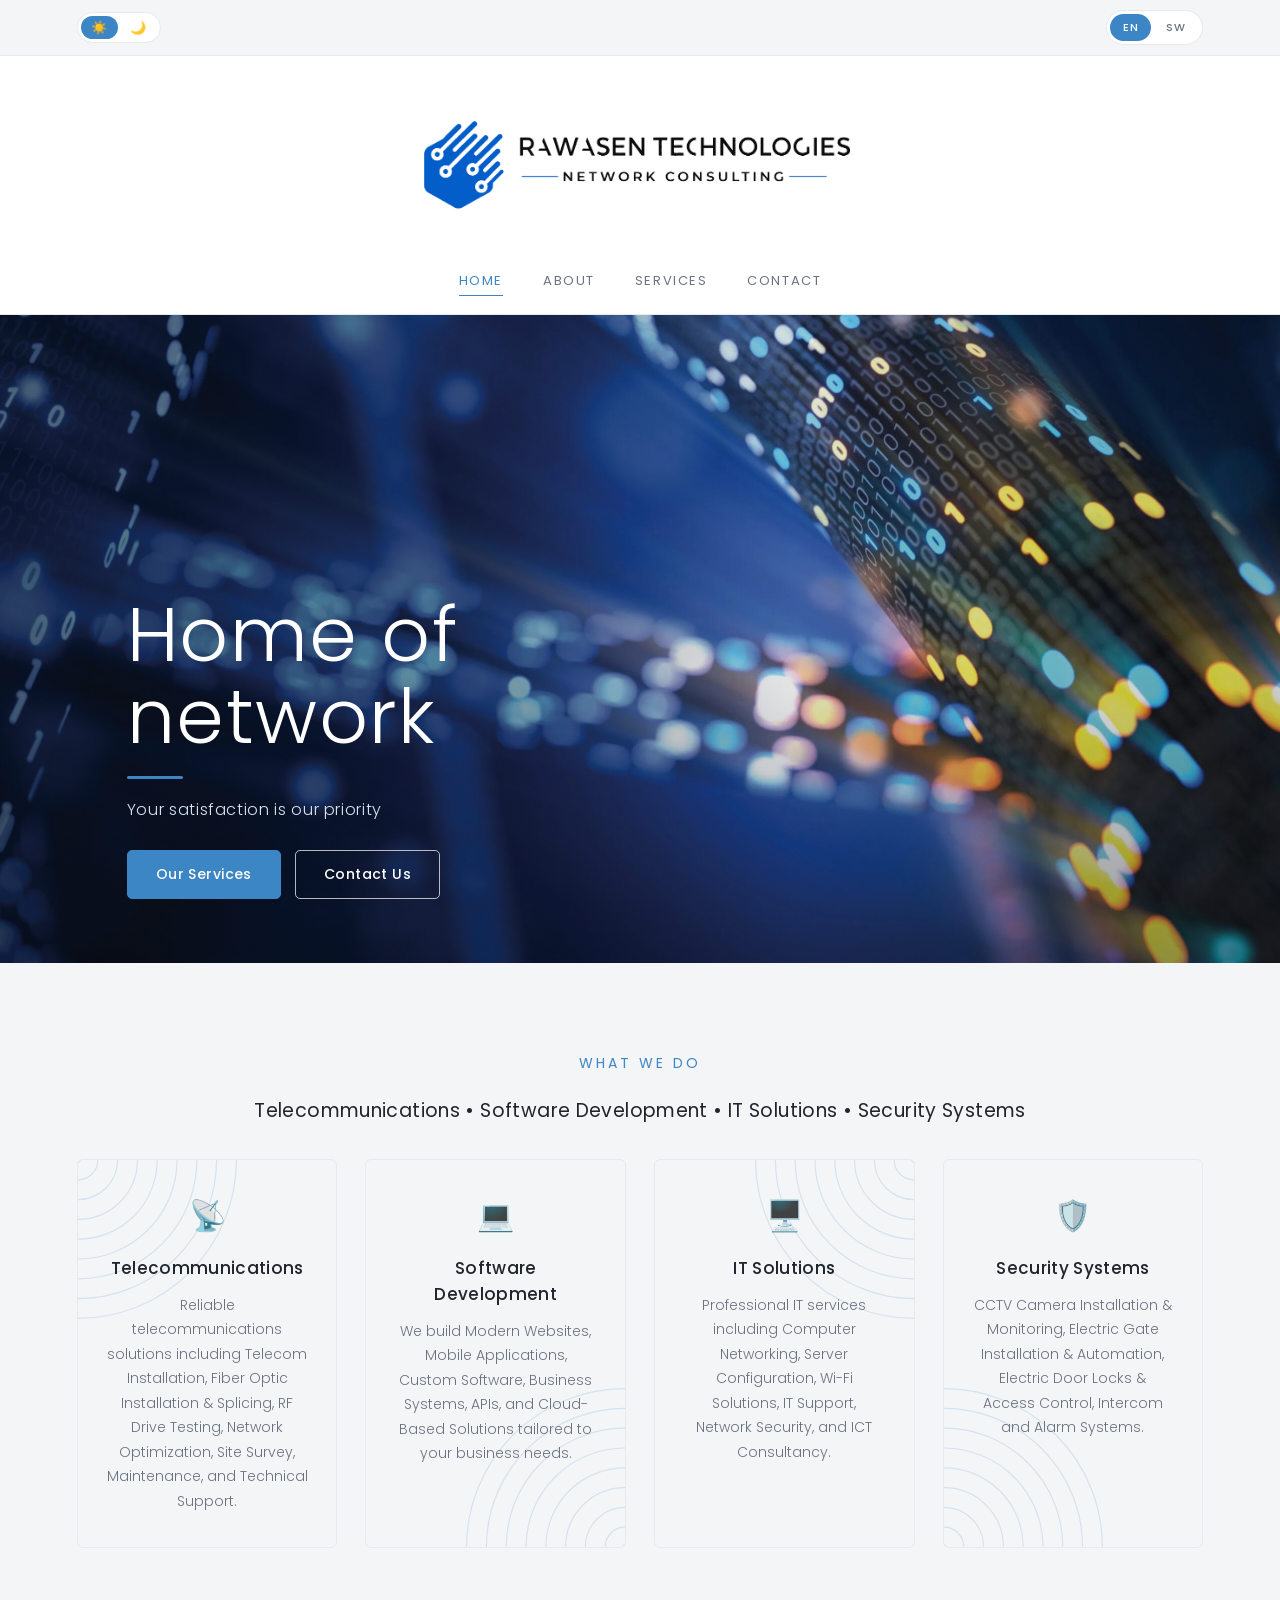
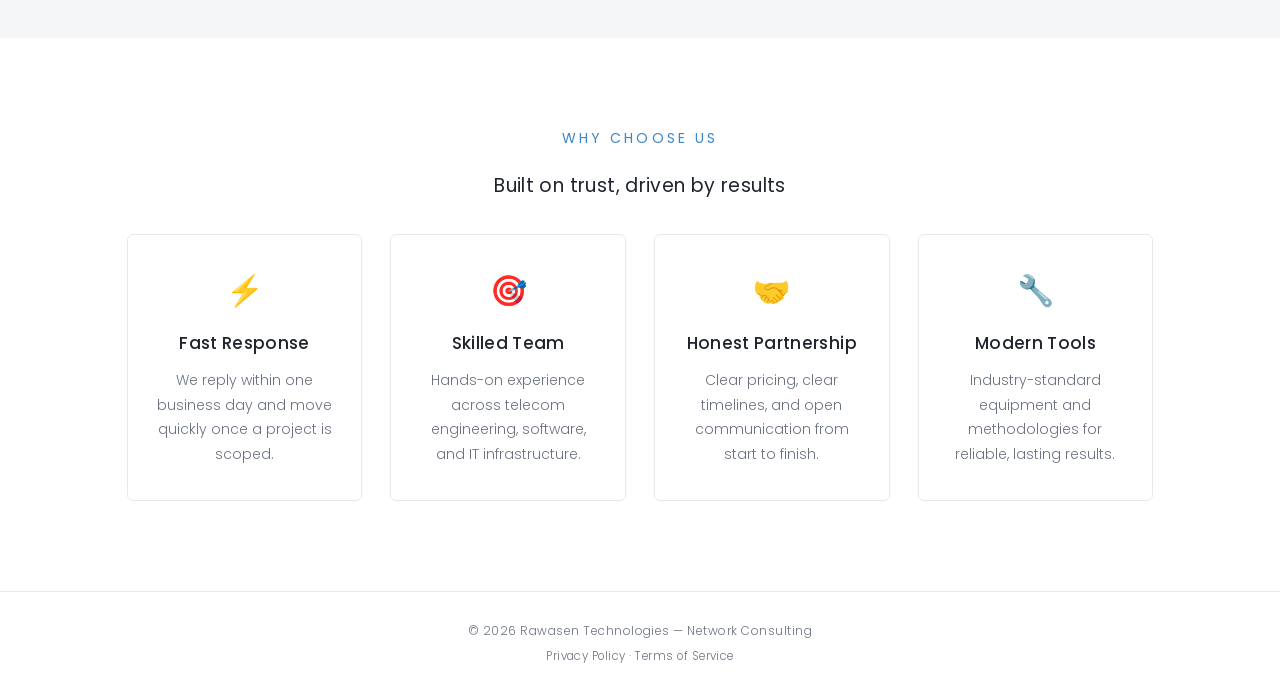
==== commit 54534e8a: "Add files via upload" ====
--- a/index.html
+++ b/index.html
@@ -7,6 +7,8 @@
 <link rel="icon" type="image/png" sizes="32x32" href="favicon-32.png">
 <link rel="icon" type="image/png" sizes="16x16" href="favicon-16.png">
 <link rel="apple-touch-icon" href="favicon-180.png">
+<link rel="preload" href="logo.png" as="image">
+<link rel="preload" href="logo-dark.png" as="image">
 <link rel="stylesheet" href="styles.css">
 </head>
 <body>
@@ -44,7 +46,6 @@
 </header>
 
 <section class="hero">
-  <span class="beacon" id="towerBeacon" aria-hidden="true"></span>
   <div class="hero-inner">
     <h1 data-sw="Nyumbani kwa<br>Mtandao">Home of<br>network</h1>
     <span class="hero-accent"></span>
@@ -122,49 +123,5 @@
 <script src="menu.js"></script>
 <script src="theme.js"></script>
 <script src="lang.js"></script>
-<script>
-(function(){
-  var hero = document.querySelector('.hero');
-  var dot = document.getElementById('towerBeacon');
-  if(!hero || !dot) return;
-
-  // Tip of the tower's own light in each source photo (all ~1536x1024
-  // desktop; mobile crops share the same tip position after cropping).
-  var TIP = {
-    desktop: {
-      light: { imgW: 1536, imgH: 1024, x: 789, y: 75 },
-      dark:  { imgW: 1536, imgH: 1024, x: 782, y: 79 }
-    },
-    mobile: {
-      light: { imgW: 665, imgH: 1024, x: 332, y: 75 },
-      dark:  { imgW: 665, imgH: 1024, x: 325, y: 79 }
-    }
-  };
-
-  function position(){
-    var isDark = document.documentElement.getAttribute('data-theme') === 'dark';
-    var isMobile = window.innerWidth <= 760;
-    var t = (isMobile ? TIP.mobile : TIP.desktop)[isDark ? 'dark' : 'light'];
-    var rect = hero.getBoundingClientRect();
-    var containerW = rect.width, containerH = rect.height;
-    if(containerW <= 0 || containerH <= 0) return;
-    var scale = Math.max(containerW / t.imgW, containerH / t.imgH);
-    var dispW = t.imgW * scale, dispH = t.imgH * scale;
-    var offsetX = (dispW - containerW) / 2;   // background-position:center
-    var offsetY = (dispH - containerH) / 2;
-    var x = (t.x * scale) - offsetX;
-    var y = (t.y * scale) - offsetY;
-    dot.style.left = x + 'px';
-    dot.style.top = y + 'px';
-    dot.style.visibility = 'visible';
-  }
-
-  position();
-  window.addEventListener('resize', position);
-
-  // Reposition (and re-check light/dark image) whenever the theme toggle changes data-theme
-  new MutationObserver(position).observe(document.documentElement, { attributes:true, attributeFilter:['data-theme'] });
-})();
-</script>
 </body>
 </html>
--- a/styles.css
+++ b/styles.css
@@ -14,14 +14,14 @@
 }
 
 [data-theme="dark"]{
-  --white:#0b0f16;
+  --white:#0a1128;
   --ink:#eef1f6;
   --muted:#93a0b3;
   --blue:#57a2e6;
   --blue-deep:#0b1520;
   --blue-mid:#79b3ea;
-  --line:#232b3a;
-  --panel:#121822;
+  --line:#22314f;
+  --panel:#0f1e33;
 }
 
 html{ background:var(--white); transition:background-color .25s; }
@@ -97,8 +97,18 @@
   margin-top:18px;
   display:flex;
   justify-content:center;
+  align-items:center;
   gap:40px;
   padding-bottom:18px;
+}
+nav.primary .nav-item{
+  display:flex;
+  align-items:center;
+}
+nav.primary .nav-item-row{
+  display:flex;
+  align-items:center;
+  gap:3px;
 }
 
 @media (max-width:760px){
@@ -198,12 +208,6 @@
   background-position:center;
   overflow:hidden;
 }
-html[data-theme="dark"] .hero{
-  background-image:
-    linear-gradient(90deg, rgba(6,12,24,0.55) 0%, rgba(6,12,24,0.35) 38%, rgba(6,12,24,0.08) 62%, rgba(6,12,24,0.18) 100%),
-    linear-gradient(0deg, rgba(6,12,24,0.32) 0%, rgba(6,12,24,0.02) 45%),
-    url('hero-photo-dark.jpg');
-}
 .hero-inner{
   padding:0 6vw 64px;
   max-width:var(--max);
@@ -328,6 +332,77 @@
     url('services-photo.jpg');
   background-size:cover;
   background-position:center 55%;
+}
+html[data-theme="dark"] .photo-band.pb-services{
+  background-image:
+    linear-gradient(180deg, rgba(15,30,51,0.15), rgba(15,30,51,0.4)),
+    url('services-photo-dark.jpg');
+}
+
+/* ---- Services page hero (intro section with tower background) ---- */
+.services-hero{
+  position:relative;
+  max-width:none;
+  width:100%;
+  min-height:58vh;
+  display:flex;
+  flex-direction:column;
+  justify-content:center;
+  background:
+    linear-gradient(180deg, rgba(6,12,24,0.68) 0%, rgba(6,12,24,0.5) 55%, rgba(6,12,24,0.8) 100%),
+    url('services-photo.jpg');
+  background-size:cover;
+  background-position:center top;
+  overflow:hidden;
+}
+html[data-theme="dark"] .services-hero{
+  background-image:
+    linear-gradient(180deg, rgba(6,12,24,0.68) 0%, rgba(6,12,24,0.5) 55%, rgba(6,12,24,0.8) 100%),
+    url('services-photo-dark.jpg');
+}
+.services-hero .eyebrow{ color:#9FD0FF; }
+.services-hero .lede{ color:#fff; }
+.services-hero .copy{ color:#D7E4F2; }
+
+/* Stronger, more vivid glow for the tower lights on Services — dark mode, desktop only */
+@media (min-width:761px){
+  html[data-theme="dark"] .services-hero .beacon{
+    width:10px; height:10px;
+    margin:-5px 0 0 -5px;
+    background:#FF3D2D;
+    box-shadow:
+      0 0 10px 4px rgba(255,45,31,0.9),
+      0 0 22px 10px rgba(255,45,31,0.6),
+      0 0 38px 18px rgba(255,45,31,0.3);
+    animation-name: servicesBeaconBlink;
+  }
+}
+@keyframes servicesBeaconBlink{
+  0%, 35%{ opacity:1; }
+  45%, 85%{ opacity:0.45; }
+  95%, 100%{ opacity:1; }
+}
+
+/* This particular light sits closer to camera/haze in the photo — dial it back */
+#sBeacon1{
+  width:6px !important; height:6px !important;
+  margin:-3px 0 0 -3px !important;
+  box-shadow:
+    0 0 4px 1px rgba(255,45,31,0.6),
+    0 0 8px 3px rgba(255,45,31,0.3) !important;
+}
+@media (max-width:760px){
+  .services-hero{
+    min-height:64vh;
+    background-image:
+      linear-gradient(180deg, rgba(6,12,24,0.68) 0%, rgba(6,12,24,0.5) 55%, rgba(6,12,24,0.8) 100%),
+      url('services-photo-mobile.jpg');
+  }
+  html[data-theme="dark"] .services-hero{
+    background-image:
+      linear-gradient(180deg, rgba(6,12,24,0.68) 0%, rgba(6,12,24,0.5) 55%, rgba(6,12,24,0.8) 100%),
+      url('services-photo-mobile-dark.jpg');
+  }
 }
 
 /* ---- Cards (services) ---- */
@@ -514,12 +589,6 @@
     background-position:center;
     background-size:cover;
   }
-  html[data-theme="dark"] .hero{
-    background-image:
-      linear-gradient(90deg, rgba(6,12,24,0.55) 0%, rgba(6,12,24,0.35) 38%, rgba(6,12,24,0.08) 62%, rgba(6,12,24,0.18) 100%),
-      linear-gradient(0deg, rgba(6,12,24,0.32) 0%, rgba(6,12,24,0.02) 45%),
-      url('hero-photo-mobile-dark.jpg');
-  }
 }
 
 /* ---- Clickable expertise cards ---- */
@@ -629,3 +698,36 @@
   .service-head h2{ font-size:21px; }
   .service-block{ padding:50px 6vw; }
 }
+
+
+
+/* ---- Service section background patterns (SVG, no external images) ---- */
+/* ---- Service section decorative dot/arc patterns removed: plain flat background now, same as Home/About ---- */
+
+/* ---- Same patterns on Home "What We Do" cards (same 4 categories, same order) ---- */
+.section.panel .grid-4 .card:nth-child(1){ background-image:url("data:image/svg+xml,%3Csvg%20xmlns%3D%22http%3A//www.w3.org/2000/svg%22%20width%3D%22200%22%20height%3D%22200%22%20viewBox%3D%220%200%20200%20200%22%3E%3Cg%20fill%3D%22none%22%20stroke%3D%22%233D86C6%22%20stroke-width%3D%221.3%22%20opacity%3D%220.16%22%3E%3Cpath%20d%3D%22M22%2C0%20A22%2C22%200%200%201%200%2C22%22/%3E%3Cpath%20d%3D%22M44%2C0%20A44%2C44%200%200%201%200%2C44%22/%3E%3Cpath%20d%3D%22M66%2C0%20A66%2C66%200%200%201%200%2C66%22/%3E%3Cpath%20d%3D%22M88%2C0%20A88%2C88%200%200%201%200%2C88%22/%3E%3Cpath%20d%3D%22M110%2C0%20A110%2C110%200%200%201%200%2C110%22/%3E%3Cpath%20d%3D%22M132%2C0%20A132%2C132%200%200%201%200%2C132%22/%3E%3Cpath%20d%3D%22M154%2C0%20A154%2C154%200%200%201%200%2C154%22/%3E%3Cpath%20d%3D%22M176%2C0%20A176%2C176%200%200%201%200%2C176%22/%3E%3C/g%3E%3Ccircle%20cx%3D%220%22%20cy%3D%220%22%20r%3D%223%22%20fill%3D%22%233D86C6%22%20opacity%3D%220.16%22/%3E%3C/svg%3E"); background-size:180px 180px; background-position:top left; background-repeat:no-repeat; }
+.section.panel .grid-4 .card:nth-child(2){ background-image:url("data:image/svg+xml,%3Csvg%20xmlns%3D%22http%3A//www.w3.org/2000/svg%22%20width%3D%22200%22%20height%3D%22200%22%20viewBox%3D%220%200%20200%20200%22%3E%3Cg%20fill%3D%22none%22%20stroke%3D%22%233D86C6%22%20stroke-width%3D%221.3%22%20opacity%3D%220.16%22%3E%3Cpath%20d%3D%22M178%2C200%20A22%2C22%200%200%201%20200%2C178%22/%3E%3Cpath%20d%3D%22M156%2C200%20A44%2C44%200%200%201%20200%2C156%22/%3E%3Cpath%20d%3D%22M134%2C200%20A66%2C66%200%200%201%20200%2C134%22/%3E%3Cpath%20d%3D%22M112%2C200%20A88%2C88%200%200%201%20200%2C112%22/%3E%3Cpath%20d%3D%22M90%2C200%20A110%2C110%200%200%201%20200%2C90%22/%3E%3Cpath%20d%3D%22M68%2C200%20A132%2C132%200%200%201%20200%2C68%22/%3E%3Cpath%20d%3D%22M46%2C200%20A154%2C154%200%200%201%20200%2C46%22/%3E%3Cpath%20d%3D%22M24%2C200%20A176%2C176%200%200%201%20200%2C24%22/%3E%3C/g%3E%3Ccircle%20cx%3D%22200%22%20cy%3D%22200%22%20r%3D%223%22%20fill%3D%22%233D86C6%22%20opacity%3D%220.16%22/%3E%3C/svg%3E"); background-size:180px 180px; background-position:bottom right; background-repeat:no-repeat; }
+.section.panel .grid-4 .card:nth-child(3){ background-image:url("data:image/svg+xml,%3Csvg%20xmlns%3D%22http%3A//www.w3.org/2000/svg%22%20width%3D%22200%22%20height%3D%22200%22%20viewBox%3D%220%200%20200%20200%22%3E%3Cg%20fill%3D%22none%22%20stroke%3D%22%233D86C6%22%20stroke-width%3D%221.3%22%20opacity%3D%220.16%22%3E%3Cpath%20d%3D%22M178%2C0%20A22%2C22%200%200%200%20200%2C22%22/%3E%3Cpath%20d%3D%22M156%2C0%20A44%2C44%200%200%200%20200%2C44%22/%3E%3Cpath%20d%3D%22M134%2C0%20A66%2C66%200%200%200%20200%2C66%22/%3E%3Cpath%20d%3D%22M112%2C0%20A88%2C88%200%200%200%20200%2C88%22/%3E%3Cpath%20d%3D%22M90%2C0%20A110%2C110%200%200%200%20200%2C110%22/%3E%3Cpath%20d%3D%22M68%2C0%20A132%2C132%200%200%200%20200%2C132%22/%3E%3Cpath%20d%3D%22M46%2C0%20A154%2C154%200%200%200%20200%2C154%22/%3E%3Cpath%20d%3D%22M24%2C0%20A176%2C176%200%200%200%20200%2C176%22/%3E%3C/g%3E%3Ccircle%20cx%3D%22200%22%20cy%3D%220%22%20r%3D%223%22%20fill%3D%22%233D86C6%22%20opacity%3D%220.16%22/%3E%3C/svg%3E"); background-size:180px 180px; background-position:top right; background-repeat:no-repeat; }
+.section.panel .grid-4 .card:nth-child(4){ background-image:url("data:image/svg+xml,%3Csvg%20xmlns%3D%22http%3A//www.w3.org/2000/svg%22%20width%3D%22200%22%20height%3D%22200%22%20viewBox%3D%220%200%20200%20200%22%3E%3Cg%20fill%3D%22none%22%20stroke%3D%22%233D86C6%22%20stroke-width%3D%221.3%22%20opacity%3D%220.16%22%3E%3Cpath%20d%3D%22M22%2C200%20A22%2C22%200%200%200%200%2C178%22/%3E%3Cpath%20d%3D%22M44%2C200%20A44%2C44%200%200%200%200%2C156%22/%3E%3Cpath%20d%3D%22M66%2C200%20A66%2C66%200%200%200%200%2C134%22/%3E%3Cpath%20d%3D%22M88%2C200%20A88%2C88%200%200%200%200%2C112%22/%3E%3Cpath%20d%3D%22M110%2C200%20A110%2C110%200%200%200%200%2C90%22/%3E%3Cpath%20d%3D%22M132%2C200%20A132%2C132%200%200%200%200%2C68%22/%3E%3Cpath%20d%3D%22M154%2C200%20A154%2C154%200%200%200%200%2C46%22/%3E%3Cpath%20d%3D%22M176%2C200%20A176%2C176%200%200%200%200%2C24%22/%3E%3C/g%3E%3Ccircle%20cx%3D%220%22%20cy%3D%22200%22%20r%3D%223%22%20fill%3D%22%233D86C6%22%20opacity%3D%220.16%22/%3E%3C/svg%3E"); background-size:180px 180px; background-position:bottom left; background-repeat:no-repeat; }
+html[data-theme="dark"] .section.panel .grid-4 .card:nth-child(1){ background-image:url("data:image/svg+xml,%3Csvg%20xmlns%3D%22http%3A//www.w3.org/2000/svg%22%20width%3D%22200%22%20height%3D%22200%22%20viewBox%3D%220%200%20200%20200%22%3E%3Cg%20fill%3D%22none%22%20stroke%3D%22%2357a2e6%22%20stroke-width%3D%221.3%22%20opacity%3D%220.18%22%3E%3Cpath%20d%3D%22M22%2C0%20A22%2C22%200%200%201%200%2C22%22/%3E%3Cpath%20d%3D%22M44%2C0%20A44%2C44%200%200%201%200%2C44%22/%3E%3Cpath%20d%3D%22M66%2C0%20A66%2C66%200%200%201%200%2C66%22/%3E%3Cpath%20d%3D%22M88%2C0%20A88%2C88%200%200%201%200%2C88%22/%3E%3Cpath%20d%3D%22M110%2C0%20A110%2C110%200%200%201%200%2C110%22/%3E%3Cpath%20d%3D%22M132%2C0%20A132%2C132%200%200%201%200%2C132%22/%3E%3Cpath%20d%3D%22M154%2C0%20A154%2C154%200%200%201%200%2C154%22/%3E%3Cpath%20d%3D%22M176%2C0%20A176%2C176%200%200%201%200%2C176%22/%3E%3C/g%3E%3Ccircle%20cx%3D%220%22%20cy%3D%220%22%20r%3D%223%22%20fill%3D%22%2357a2e6%22%20opacity%3D%220.18%22/%3E%3C/svg%3E"); background-size:180px 180px; background-position:top left; background-repeat:no-repeat; }
+html[data-theme="dark"] .section.panel .grid-4 .card:nth-child(2){ background-image:url("data:image/svg+xml,%3Csvg%20xmlns%3D%22http%3A//www.w3.org/2000/svg%22%20width%3D%22200%22%20height%3D%22200%22%20viewBox%3D%220%200%20200%20200%22%3E%3Cg%20fill%3D%22none%22%20stroke%3D%22%2357a2e6%22%20stroke-width%3D%221.3%22%20opacity%3D%220.18%22%3E%3Cpath%20d%3D%22M178%2C200%20A22%2C22%200%200%201%20200%2C178%22/%3E%3Cpath%20d%3D%22M156%2C200%20A44%2C44%200%200%201%20200%2C156%22/%3E%3Cpath%20d%3D%22M134%2C200%20A66%2C66%200%200%201%20200%2C134%22/%3E%3Cpath%20d%3D%22M112%2C200%20A88%2C88%200%200%201%20200%2C112%22/%3E%3Cpath%20d%3D%22M90%2C200%20A110%2C110%200%200%201%20200%2C90%22/%3E%3Cpath%20d%3D%22M68%2C200%20A132%2C132%200%200%201%20200%2C68%22/%3E%3Cpath%20d%3D%22M46%2C200%20A154%2C154%200%200%201%20200%2C46%22/%3E%3Cpath%20d%3D%22M24%2C200%20A176%2C176%200%200%201%20200%2C24%22/%3E%3C/g%3E%3Ccircle%20cx%3D%22200%22%20cy%3D%22200%22%20r%3D%223%22%20fill%3D%22%2357a2e6%22%20opacity%3D%220.18%22/%3E%3C/svg%3E"); background-size:180px 180px; background-position:bottom right; background-repeat:no-repeat; }
+html[data-theme="dark"] .section.panel .grid-4 .card:nth-child(3){ background-image:url("data:image/svg+xml,%3Csvg%20xmlns%3D%22http%3A//www.w3.org/2000/svg%22%20width%3D%22200%22%20height%3D%22200%22%20viewBox%3D%220%200%20200%20200%22%3E%3Cg%20fill%3D%22none%22%20stroke%3D%22%2357a2e6%22%20stroke-width%3D%221.3%22%20opacity%3D%220.18%22%3E%3Cpath%20d%3D%22M178%2C0%20A22%2C22%200%200%200%20200%2C22%22/%3E%3Cpath%20d%3D%22M156%2C0%20A44%2C44%200%200%200%20200%2C44%22/%3E%3Cpath%20d%3D%22M134%2C0%20A66%2C66%200%200%200%20200%2C66%22/%3E%3Cpath%20d%3D%22M112%2C0%20A88%2C88%200%200%200%20200%2C88%22/%3E%3Cpath%20d%3D%22M90%2C0%20A110%2C110%200%200%200%20200%2C110%22/%3E%3Cpath%20d%3D%22M68%2C0%20A132%2C132%200%200%200%20200%2C132%22/%3E%3Cpath%20d%3D%22M46%2C0%20A154%2C154%200%200%200%20200%2C154%22/%3E%3Cpath%20d%3D%22M24%2C0%20A176%2C176%200%200%200%20200%2C176%22/%3E%3C/g%3E%3Ccircle%20cx%3D%22200%22%20cy%3D%220%22%20r%3D%223%22%20fill%3D%22%2357a2e6%22%20opacity%3D%220.18%22/%3E%3C/svg%3E"); background-size:180px 180px; background-position:top right; background-repeat:no-repeat; }
+html[data-theme="dark"] .section.panel .grid-4 .card:nth-child(4){ background-image:url("data:image/svg+xml,%3Csvg%20xmlns%3D%22http%3A//www.w3.org/2000/svg%22%20width%3D%22200%22%20height%3D%22200%22%20viewBox%3D%220%200%20200%20200%22%3E%3Cg%20fill%3D%22none%22%20stroke%3D%22%2357a2e6%22%20stroke-width%3D%221.3%22%20opacity%3D%220.18%22%3E%3Cpath%20d%3D%22M22%2C200%20A22%2C22%200%200%200%200%2C178%22/%3E%3Cpath%20d%3D%22M44%2C200%20A44%2C44%200%200%200%200%2C156%22/%3E%3Cpath%20d%3D%22M66%2C200%20A66%2C66%200%200%200%200%2C134%22/%3E%3Cpath%20d%3D%22M88%2C200%20A88%2C88%200%200%200%200%2C112%22/%3E%3Cpath%20d%3D%22M110%2C200%20A110%2C110%200%200%200%200%2C90%22/%3E%3Cpath%20d%3D%22M132%2C200%20A132%2C132%200%200%200%200%2C68%22/%3E%3Cpath%20d%3D%22M154%2C200%20A154%2C154%200%200%200%200%2C46%22/%3E%3Cpath%20d%3D%22M176%2C200%20A176%2C176%200%200%200%200%2C24%22/%3E%3C/g%3E%3Ccircle%20cx%3D%220%22%20cy%3D%22200%22%20r%3D%223%22%20fill%3D%22%2357a2e6%22%20opacity%3D%220.18%22/%3E%3C/svg%3E"); background-size:180px 180px; background-position:bottom left; background-repeat:no-repeat; }
+
+/* ---- Same family of patterns on About "Our Expertise" cards (mapped by category) ---- */
+.grid-5 .card[data-modal="m-telecom"],
+.grid-5 .card[data-modal="m-rf"],
+.grid-5 .card[data-modal="m-fiber"]{ background-image:url("data:image/svg+xml,%3Csvg%20xmlns%3D%22http%3A//www.w3.org/2000/svg%22%20width%3D%22200%22%20height%3D%22200%22%20viewBox%3D%220%200%20200%20200%22%3E%3Cg%20fill%3D%22none%22%20stroke%3D%22%233D86C6%22%20stroke-width%3D%221.3%22%20opacity%3D%220.16%22%3E%3Cpath%20d%3D%22M22%2C0%20A22%2C22%200%200%201%200%2C22%22/%3E%3Cpath%20d%3D%22M44%2C0%20A44%2C44%200%200%201%200%2C44%22/%3E%3Cpath%20d%3D%22M66%2C0%20A66%2C66%200%200%201%200%2C66%22/%3E%3Cpath%20d%3D%22M88%2C0%20A88%2C88%200%200%201%200%2C88%22/%3E%3Cpath%20d%3D%22M110%2C0%20A110%2C110%200%200%201%200%2C110%22/%3E%3Cpath%20d%3D%22M132%2C0%20A132%2C132%200%200%201%200%2C132%22/%3E%3Cpath%20d%3D%22M154%2C0%20A154%2C154%200%200%201%200%2C154%22/%3E%3Cpath%20d%3D%22M176%2C0%20A176%2C176%200%200%201%200%2C176%22/%3E%3C/g%3E%3Ccircle%20cx%3D%220%22%20cy%3D%220%22%20r%3D%223%22%20fill%3D%22%233D86C6%22%20opacity%3D%220.16%22/%3E%3C/svg%3E"); background-size:180px 180px; background-position:top left; background-repeat:no-repeat; }
+.grid-5 .card[data-modal="m-software"]{ background-image:url("data:image/svg+xml,%3Csvg%20xmlns%3D%22http%3A//www.w3.org/2000/svg%22%20width%3D%22200%22%20height%3D%22200%22%20viewBox%3D%220%200%20200%20200%22%3E%3Cg%20fill%3D%22none%22%20stroke%3D%22%233D86C6%22%20stroke-width%3D%221.3%22%20opacity%3D%220.16%22%3E%3Cpath%20d%3D%22M178%2C200%20A22%2C22%200%200%201%20200%2C178%22/%3E%3Cpath%20d%3D%22M156%2C200%20A44%2C44%200%200%201%20200%2C156%22/%3E%3Cpath%20d%3D%22M134%2C200%20A66%2C66%200%200%201%20200%2C134%22/%3E%3Cpath%20d%3D%22M112%2C200%20A88%2C88%200%200%201%20200%2C112%22/%3E%3Cpath%20d%3D%22M90%2C200%20A110%2C110%200%200%201%20200%2C90%22/%3E%3Cpath%20d%3D%22M68%2C200%20A132%2C132%200%200%201%20200%2C68%22/%3E%3Cpath%20d%3D%22M46%2C200%20A154%2C154%200%200%201%20200%2C46%22/%3E%3Cpath%20d%3D%22M24%2C200%20A176%2C176%200%200%201%20200%2C24%22/%3E%3C/g%3E%3Ccircle%20cx%3D%22200%22%20cy%3D%22200%22%20r%3D%223%22%20fill%3D%22%233D86C6%22%20opacity%3D%220.16%22/%3E%3C/svg%3E"); background-size:180px 180px; background-position:bottom right; background-repeat:no-repeat; }
+.grid-5 .card[data-modal="m-it"]{ background-image:url("data:image/svg+xml,%3Csvg%20xmlns%3D%22http%3A//www.w3.org/2000/svg%22%20width%3D%22200%22%20height%3D%22200%22%20viewBox%3D%220%200%20200%20200%22%3E%3Cg%20fill%3D%22none%22%20stroke%3D%22%233D86C6%22%20stroke-width%3D%221.3%22%20opacity%3D%220.16%22%3E%3Cpath%20d%3D%22M178%2C0%20A22%2C22%200%200%200%20200%2C22%22/%3E%3Cpath%20d%3D%22M156%2C0%20A44%2C44%200%200%200%20200%2C44%22/%3E%3Cpath%20d%3D%22M134%2C0%20A66%2C66%200%200%200%20200%2C66%22/%3E%3Cpath%20d%3D%22M112%2C0%20A88%2C88%200%200%200%20200%2C88%22/%3E%3Cpath%20d%3D%22M90%2C0%20A110%2C110%200%200%200%20200%2C110%22/%3E%3Cpath%20d%3D%22M68%2C0%20A132%2C132%200%200%200%20200%2C132%22/%3E%3Cpath%20d%3D%22M46%2C0%20A154%2C154%200%200%200%20200%2C154%22/%3E%3Cpath%20d%3D%22M24%2C0%20A176%2C176%200%200%200%20200%2C176%22/%3E%3C/g%3E%3Ccircle%20cx%3D%22200%22%20cy%3D%220%22%20r%3D%223%22%20fill%3D%22%233D86C6%22%20opacity%3D%220.16%22/%3E%3C/svg%3E"); background-size:180px 180px; background-position:top right; background-repeat:no-repeat; }
+.grid-5 .card[data-modal="m-security"]{ background-image:url("data:image/svg+xml,%3Csvg%20xmlns%3D%22http%3A//www.w3.org/2000/svg%22%20width%3D%22200%22%20height%3D%22200%22%20viewBox%3D%220%200%20200%20200%22%3E%3Cg%20fill%3D%22none%22%20stroke%3D%22%233D86C6%22%20stroke-width%3D%221.3%22%20opacity%3D%220.16%22%3E%3Cpath%20d%3D%22M22%2C200%20A22%2C22%200%200%200%200%2C178%22/%3E%3Cpath%20d%3D%22M44%2C200%20A44%2C44%200%200%200%200%2C156%22/%3E%3Cpath%20d%3D%22M66%2C200%20A66%2C66%200%200%200%200%2C134%22/%3E%3Cpath%20d%3D%22M88%2C200%20A88%2C88%200%200%200%200%2C112%22/%3E%3Cpath%20d%3D%22M110%2C200%20A110%2C110%200%200%200%200%2C90%22/%3E%3Cpath%20d%3D%22M132%2C200%20A132%2C132%200%200%200%200%2C68%22/%3E%3Cpath%20d%3D%22M154%2C200%20A154%2C154%200%200%200%200%2C46%22/%3E%3Cpath%20d%3D%22M176%2C200%20A176%2C176%200%200%200%200%2C24%22/%3E%3C/g%3E%3Ccircle%20cx%3D%220%22%20cy%3D%22200%22%20r%3D%223%22%20fill%3D%22%233D86C6%22%20opacity%3D%220.16%22/%3E%3C/svg%3E"); background-size:180px 180px; background-position:bottom left; background-repeat:no-repeat; }
+html[data-theme="dark"] .grid-5 .card[data-modal="m-telecom"],
+html[data-theme="dark"] .grid-5 .card[data-modal="m-rf"],
+html[data-theme="dark"] .grid-5 .card[data-modal="m-fiber"]{ background-image:url("data:image/svg+xml,%3Csvg%20xmlns%3D%22http%3A//www.w3.org/2000/svg%22%20width%3D%22200%22%20height%3D%22200%22%20viewBox%3D%220%200%20200%20200%22%3E%3Cg%20fill%3D%22none%22%20stroke%3D%22%2357a2e6%22%20stroke-width%3D%221.3%22%20opacity%3D%220.18%22%3E%3Cpath%20d%3D%22M22%2C0%20A22%2C22%200%200%201%200%2C22%22/%3E%3Cpath%20d%3D%22M44%2C0%20A44%2C44%200%200%201%200%2C44%22/%3E%3Cpath%20d%3D%22M66%2C0%20A66%2C66%200%200%201%200%2C66%22/%3E%3Cpath%20d%3D%22M88%2C0%20A88%2C88%200%200%201%200%2C88%22/%3E%3Cpath%20d%3D%22M110%2C0%20A110%2C110%200%200%201%200%2C110%22/%3E%3Cpath%20d%3D%22M132%2C0%20A132%2C132%200%200%201%200%2C132%22/%3E%3Cpath%20d%3D%22M154%2C0%20A154%2C154%200%200%201%200%2C154%22/%3E%3Cpath%20d%3D%22M176%2C0%20A176%2C176%200%200%201%200%2C176%22/%3E%3C/g%3E%3Ccircle%20cx%3D%220%22%20cy%3D%220%22%20r%3D%223%22%20fill%3D%22%2357a2e6%22%20opacity%3D%220.18%22/%3E%3C/svg%3E"); background-size:180px 180px; background-position:top left; background-repeat:no-repeat; }
+html[data-theme="dark"] .grid-5 .card[data-modal="m-software"]{ background-image:url("data:image/svg+xml,%3Csvg%20xmlns%3D%22http%3A//www.w3.org/2000/svg%22%20width%3D%22200%22%20height%3D%22200%22%20viewBox%3D%220%200%20200%20200%22%3E%3Cg%20fill%3D%22none%22%20stroke%3D%22%2357a2e6%22%20stroke-width%3D%221.3%22%20opacity%3D%220.18%22%3E%3Cpath%20d%3D%22M178%2C200%20A22%2C22%200%200%201%20200%2C178%22/%3E%3Cpath%20d%3D%22M156%2C200%20A44%2C44%200%200%201%20200%2C156%22/%3E%3Cpath%20d%3D%22M134%2C200%20A66%2C66%200%200%201%20200%2C134%22/%3E%3Cpath%20d%3D%22M112%2C200%20A88%2C88%200%200%201%20200%2C112%22/%3E%3Cpath%20d%3D%22M90%2C200%20A110%2C110%200%200%201%20200%2C90%22/%3E%3Cpath%20d%3D%22M68%2C200%20A132%2C132%200%200%201%20200%2C68%22/%3E%3Cpath%20d%3D%22M46%2C200%20A154%2C154%200%200%201%20200%2C46%22/%3E%3Cpath%20d%3D%22M24%2C200%20A176%2C176%200%200%201%20200%2C24%22/%3E%3C/g%3E%3Ccircle%20cx%3D%22200%22%20cy%3D%22200%22%20r%3D%223%22%20fill%3D%22%2357a2e6%22%20opacity%3D%220.18%22/%3E%3C/svg%3E"); background-size:180px 180px; background-position:bottom right; background-repeat:no-repeat; }
+html[data-theme="dark"] .grid-5 .card[data-modal="m-it"]{ background-image:url("data:image/svg+xml,%3Csvg%20xmlns%3D%22http%3A//www.w3.org/2000/svg%22%20width%3D%22200%22%20height%3D%22200%22%20viewBox%3D%220%200%20200%20200%22%3E%3Cg%20fill%3D%22none%22%20stroke%3D%22%2357a2e6%22%20stroke-width%3D%221.3%22%20opacity%3D%220.18%22%3E%3Cpath%20d%3D%22M178%2C0%20A22%2C22%200%200%200%20200%2C22%22/%3E%3Cpath%20d%3D%22M156%2C0%20A44%2C44%200%200%200%20200%2C44%22/%3E%3Cpath%20d%3D%22M134%2C0%20A66%2C66%200%200%200%20200%2C66%22/%3E%3Cpath%20d%3D%22M112%2C0%20A88%2C88%200%200%200%20200%2C88%22/%3E%3Cpath%20d%3D%22M90%2C0%20A110%2C110%200%200%200%20200%2C110%22/%3E%3Cpath%20d%3D%22M68%2C0%20A132%2C132%200%200%200%20200%2C132%22/%3E%3Cpath%20d%3D%22M46%2C0%20A154%2C154%200%200%200%20200%2C154%22/%3E%3Cpath%20d%3D%22M24%2C0%20A176%2C176%200%200%200%20200%2C176%22/%3E%3C/g%3E%3Ccircle%20cx%3D%22200%22%20cy%3D%220%22%20r%3D%223%22%20fill%3D%22%2357a2e6%22%20opacity%3D%220.18%22/%3E%3C/svg%3E"); background-size:180px 180px; background-position:top right; background-repeat:no-repeat; }
+html[data-theme="dark"] .grid-5 .card[data-modal="m-security"]{ background-image:url("data:image/svg+xml,%3Csvg%20xmlns%3D%22http%3A//www.w3.org/2000/svg%22%20width%3D%22200%22%20height%3D%22200%22%20viewBox%3D%220%200%20200%20200%22%3E%3Cg%20fill%3D%22none%22%20stroke%3D%22%2357a2e6%22%20stroke-width%3D%221.3%22%20opacity%3D%220.18%22%3E%3Cpath%20d%3D%22M22%2C200%20A22%2C22%200%200%200%200%2C178%22/%3E%3Cpath%20d%3D%22M44%2C200%20A44%2C44%200%200%200%200%2C156%22/%3E%3Cpath%20d%3D%22M66%2C200%20A66%2C66%200%200%200%200%2C134%22/%3E%3Cpath%20d%3D%22M88%2C200%20A88%2C88%200%200%200%200%2C112%22/%3E%3Cpath%20d%3D%22M110%2C200%20A110%2C110%200%200%200%200%2C90%22/%3E%3Cpath%20d%3D%22M132%2C200%20A132%2C132%200%200%200%200%2C68%22/%3E%3Cpath%20d%3D%22M154%2C200%20A154%2C154%200%200%200%200%2C46%22/%3E%3Cpath%20d%3D%22M176%2C200%20A176%2C176%200%200%200%200%2C24%22/%3E%3C/g%3E%3Ccircle%20cx%3D%220%22%20cy%3D%22200%22%20r%3D%223%22%20fill%3D%22%2357a2e6%22%20opacity%3D%220.18%22/%3E%3C/svg%3E"); background-size:180px 180px; background-position:bottom left; background-repeat:no-repeat; }
+
+/* ---- Neutral faint network pattern behind the Contact form panel ---- */
+section.section.panel:has(.contact-grid){ background-image:url("data:image/svg+xml,%3Csvg%20xmlns%3D%22http%3A//www.w3.org/2000/svg%22%20width%3D%22200%22%20height%3D%22200%22%20viewBox%3D%220%200%20200%20200%22%3E%3Cg%20fill%3D%22none%22%20stroke%3D%22%233D86C6%22%20stroke-width%3D%221.2%22%20opacity%3D%220.09%22%3E%3Cpath%20d%3D%22M22%2C0%20A22%2C22%200%200%201%200%2C22%22/%3E%3Cpath%20d%3D%22M44%2C0%20A44%2C44%200%200%201%200%2C44%22/%3E%3Cpath%20d%3D%22M66%2C0%20A66%2C66%200%200%201%200%2C66%22/%3E%3Cpath%20d%3D%22M88%2C0%20A88%2C88%200%200%201%200%2C88%22/%3E%3Cpath%20d%3D%22M110%2C0%20A110%2C110%200%200%201%200%2C110%22/%3E%3Cpath%20d%3D%22M178%2C200%20A22%2C22%200%200%201%20200%2C178%22/%3E%3Cpath%20d%3D%22M156%2C200%20A44%2C44%200%200%201%20200%2C156%22/%3E%3Cpath%20d%3D%22M134%2C200%20A66%2C66%200%200%201%20200%2C134%22/%3E%3Cpath%20d%3D%22M112%2C200%20A88%2C88%200%200%201%20200%2C112%22/%3E%3Cpath%20d%3D%22M90%2C200%20A110%2C110%200%200%201%20200%2C90%22/%3E%3C/g%3E%3C/svg%3E"); background-size:100% 100%; background-position:center; background-repeat:no-repeat; }
+html[data-theme="dark"] section.section.panel:has(.contact-grid){ background-image:url("data:image/svg+xml,%3Csvg%20xmlns%3D%22http%3A//www.w3.org/2000/svg%22%20width%3D%22200%22%20height%3D%22200%22%20viewBox%3D%220%200%20200%20200%22%3E%3Cg%20fill%3D%22none%22%20stroke%3D%22%2357a2e6%22%20stroke-width%3D%221.2%22%20opacity%3D%220.11%22%3E%3Cpath%20d%3D%22M22%2C0%20A22%2C22%200%200%201%200%2C22%22/%3E%3Cpath%20d%3D%22M44%2C0%20A44%2C44%200%200%201%200%2C44%22/%3E%3Cpath%20d%3D%22M66%2C0%20A66%2C66%200%200%201%200%2C66%22/%3E%3Cpath%20d%3D%22M88%2C0%20A88%2C88%200%200%201%200%2C88%22/%3E%3Cpath%20d%3D%22M110%2C0%20A110%2C110%200%200%201%200%2C110%22/%3E%3Cpath%20d%3D%22M178%2C200%20A22%2C22%200%200%201%20200%2C178%22/%3E%3Cpath%20d%3D%22M156%2C200%20A44%2C44%200%200%201%20200%2C156%22/%3E%3Cpath%20d%3D%22M134%2C200%20A66%2C66%200%200%201%20200%2C134%22/%3E%3Cpath%20d%3D%22M112%2C200%20A88%2C88%200%200%201%20200%2C112%22/%3E%3Cpath%20d%3D%22M90%2C200%20A110%2C110%200%200%201%20200%2C90%22/%3E%3C/g%3E%3C/svg%3E"); background-size:100% 100%; background-position:center; background-repeat:no-repeat; }
